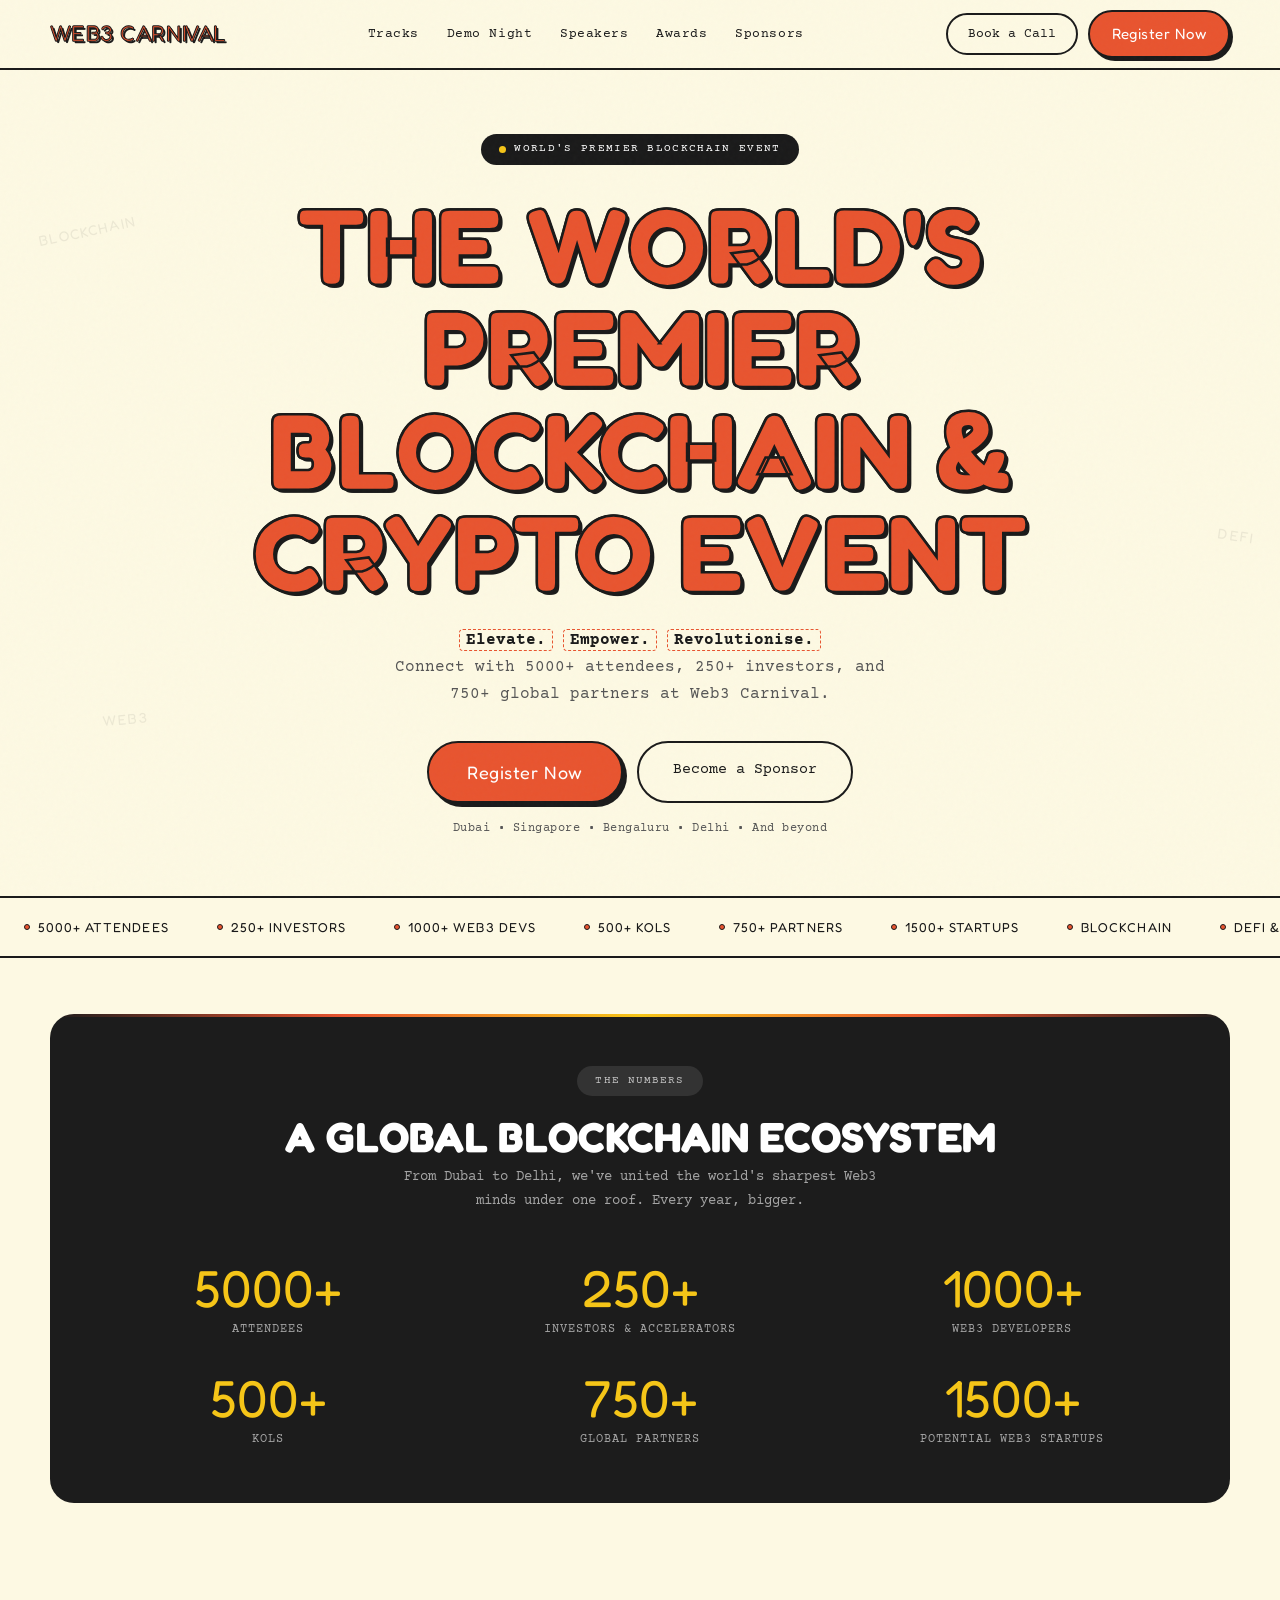
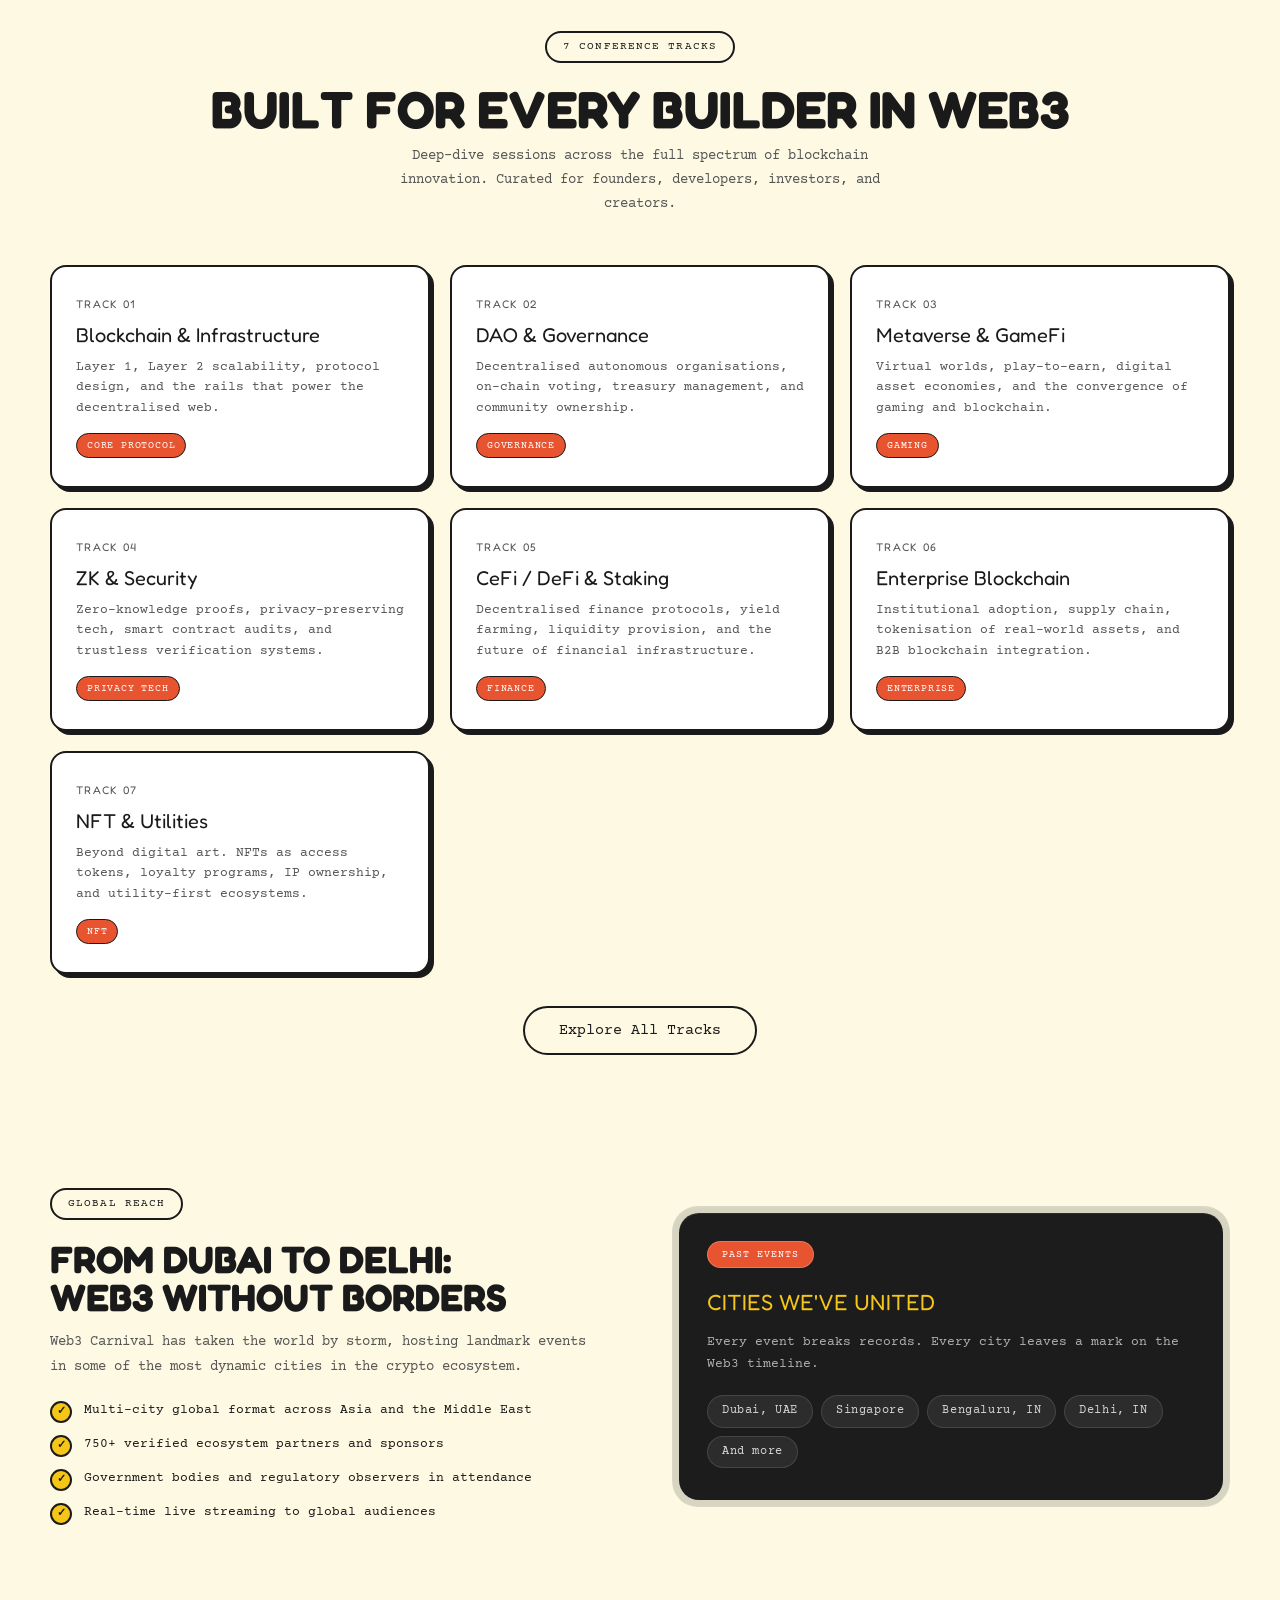
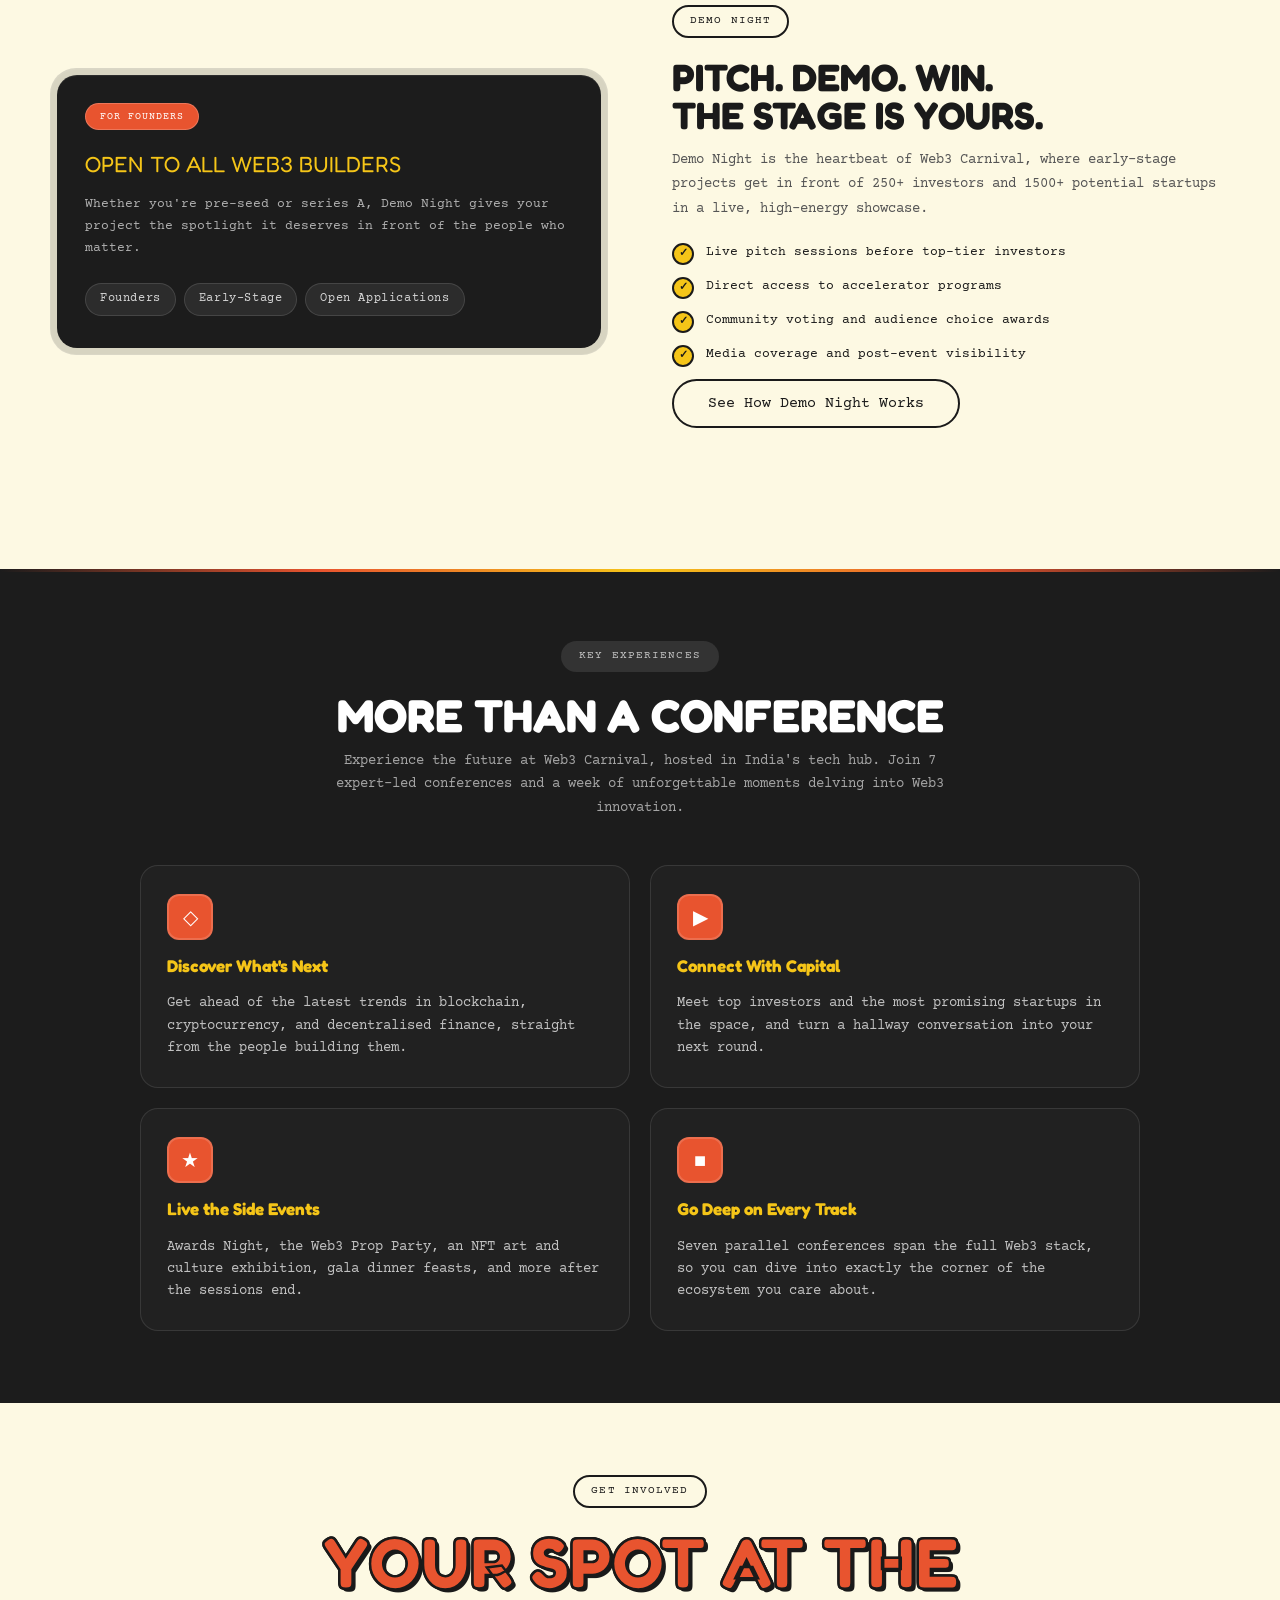
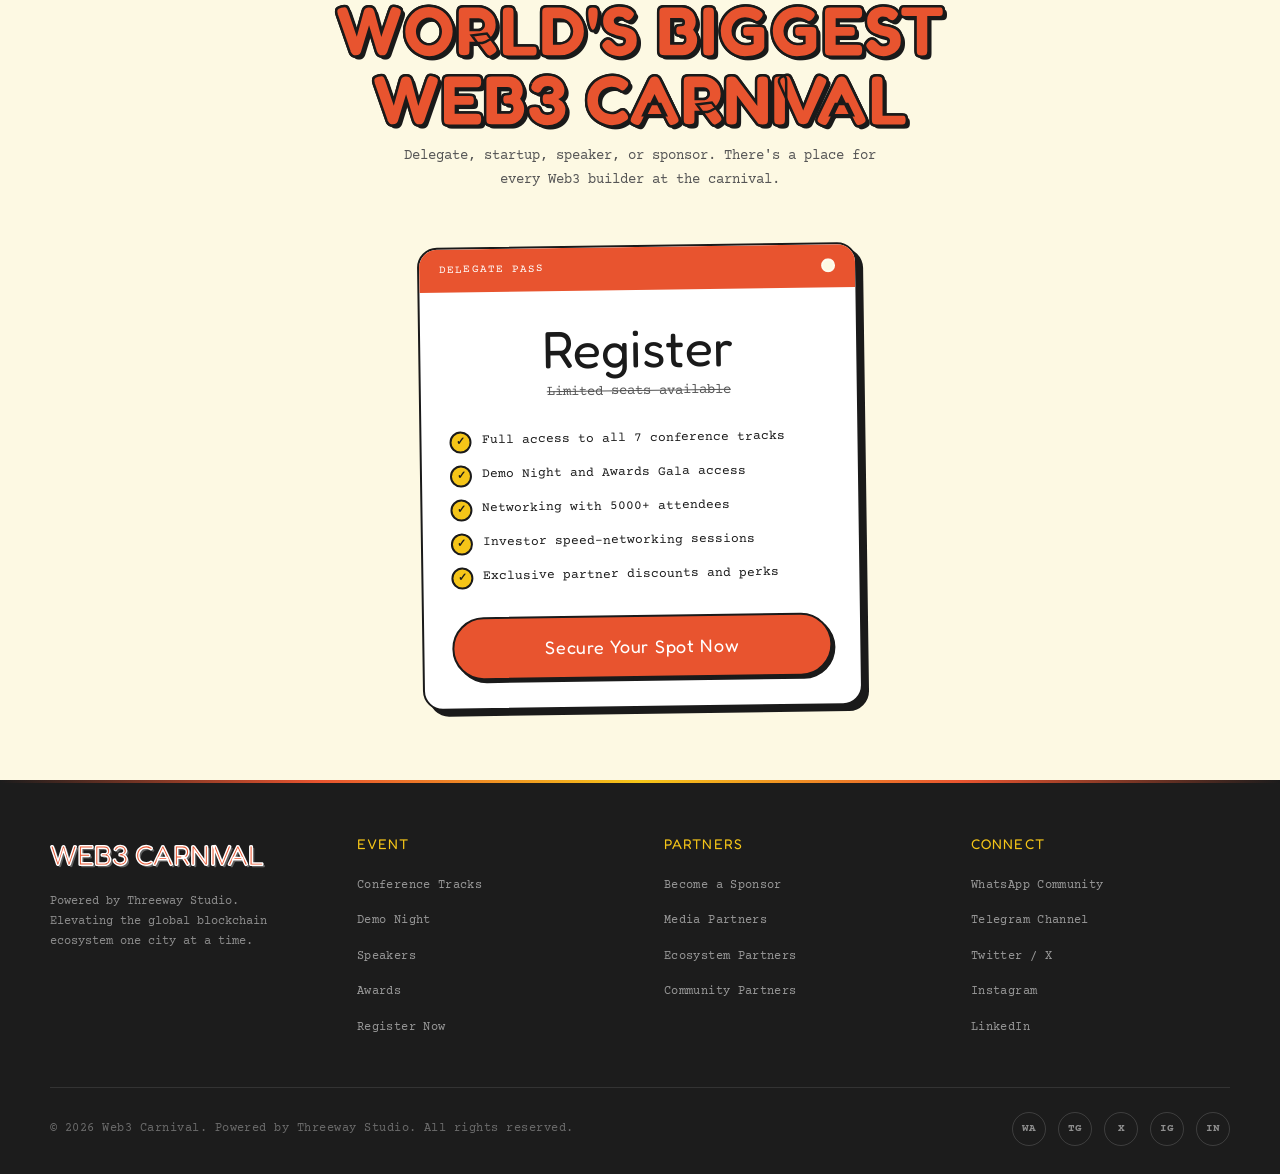
==== index.html @ b1e5652f "Add files via upload" ====
<!DOCTYPE html>
<html lang="en" data-theme="light">
<head>
<meta charset="UTF-8">
<meta name="viewport" content="width=device-width, initial-scale=1.0, viewport-fit=cover">
<title>Web3 Carnival</title>
<meta name="description" content="Web3 Carnival is the world's premier blockchain and crypto event, powered by Threeway Studio. Elevate. Empower. Revolutionise.">
<script>document.documentElement.classList.add('js');</script>
<link rel="preconnect" href="https://fonts.googleapis.com">
<link rel="preconnect" href="https://fonts.gstatic.com" crossorigin>
<link href="https://fonts.googleapis.com/css2?family=Fredoka+One&family=Courier+Prime:ital,wght@0,400;0,700;1,400&family=DM+Sans:opsz,wght@9..40,400;9..40,500;9..40,600&display=swap" rel="stylesheet">
<link rel="stylesheet" href="styles.css?v=1">
</head>
<body>

<div class="mobile-menu" id="mobileMenu">
  <button class="m-close" onclick="closeMobile()" aria-label="Close menu">&#x2715;</button>
  <a href="tracks.html">Tracks</a>
  <a href="demo-night.html">Demo Night</a>
  <a href="speakers.html">Speakers</a>
  <a href="awards.html">Awards</a>
  <a href="sponsors.html">Sponsors</a>
  <a href="https://lu.ma" class="btn-hero" style="font-size:20px;padding:14px 40px;">Register Now</a>
</div>

<nav>
  <div class="nav-inner">
    <a href="index.html" class="nav-logo">Web3 Carnival</a>
    <ul class="nav-links">
      <li><a href="tracks.html">Tracks</a></li>
      <li><a href="demo-night.html">Demo Night</a></li>
      <li><a href="speakers.html">Speakers</a></li>
      <li><a href="awards.html">Awards</a></li>
      <li><a href="sponsors.html">Sponsors</a></li>
    </ul>
    <div class="nav-cta">
      <a href="https://calendly.com" class="btn-ghost">Book a Call</a>
      <a href="https://lu.ma" class="btn-primary">Register Now</a>
    </div>
    <button class="hamburger" id="hamburger" onclick="toggleMobile()" aria-label="Menu">
      <span></span><span></span><span></span>
    </button>
  </div>
</nav>

<section class="hero">
  <span class="deco" style="top:18%;left:3%;transform:rotate(-12deg)">Blockchain</span>
  <span class="deco" style="top:55%;right:2%;transform:rotate(8deg)">DeFi</span>
  <span class="deco" style="bottom:20%;left:8%;transform:rotate(-5deg)">Web3</span>
  <div class="hero-eyebrow">
    <span class="hero-eyebrow-dot"></span>
    World's Premier Blockchain Event
  </div>
  <h1 class="display hero-title">The World's Premier Blockchain &amp; Crypto Event</h1>
  <p class="hero-sub">
    <span class="hl">Elevate.</span> <span class="hl">Empower.</span> <span class="hl">Revolutionise.</span><br>
    Connect with 5000+ attendees, 250+ investors, and 750+ global partners at Web3 Carnival.
  </p>
  <div class="hero-ctas">
    <a href="https://lu.ma" class="btn-hero">Register Now</a>
    <a href="sponsors.html" class="btn-hero-ghost">Become a Sponsor</a>
  </div>
  <p class="hero-trust">Dubai &bull; Singapore &bull; Bengaluru &bull; Delhi &bull; And beyond</p>
</section>

<div class="logo-wall">
  <div class="marquee-track" id="marqueeTrack">
    <span class="marquee-item">5000+ Attendees</span>
    <span class="marquee-item">250+ Investors</span>
    <span class="marquee-item">1000+ Web3 Devs</span>
    <span class="marquee-item">500+ KOLs</span>
    <span class="marquee-item">750+ Partners</span>
    <span class="marquee-item">1500+ Startups</span>
    <span class="marquee-item">Blockchain</span>
    <span class="marquee-item">DeFi &amp; CeFi</span>
    <span class="marquee-item">NFT &amp; Metaverse</span>
    <span class="marquee-item">ZK &amp; Security</span>
    <span class="marquee-item">DAO &amp; Governance</span>
    <span class="marquee-item">Demo Night</span>
    <span class="marquee-item">5000+ Attendees</span>
    <span class="marquee-item">250+ Investors</span>
    <span class="marquee-item">1000+ Web3 Devs</span>
    <span class="marquee-item">500+ KOLs</span>
    <span class="marquee-item">750+ Partners</span>
    <span class="marquee-item">1500+ Startups</span>
    <span class="marquee-item">Blockchain</span>
    <span class="marquee-item">DeFi &amp; CeFi</span>
    <span class="marquee-item">NFT &amp; Metaverse</span>
    <span class="marquee-item">ZK &amp; Security</span>
    <span class="marquee-item">DAO &amp; Governance</span>
    <span class="marquee-item">Demo Night</span>
  </div>
</div>

<section class="stats-section reveal">
  <div class="stats-card">
    <div class="stats-card-label">
      <span class="section-label" style="background:rgba(255,255,255,0.1);color:rgba(255,255,255,0.7);">The Numbers</span>
    </div>
    <h2 class="display-white stats-heading">A Global Blockchain Ecosystem</h2>
    <p class="stats-sub">From Dubai to Delhi, we've united the world's sharpest Web3 minds under one roof. Every year, bigger.</p>
    <div class="stats-grid">
      <div class="stat-item">
        <div class="stat-value">5000+</div>
        <div class="stat-label">Attendees</div>
      </div>
      <div class="stat-item">
        <div class="stat-value">250+</div>
        <div class="stat-label">Investors &amp; Accelerators</div>
      </div>
      <div class="stat-item">
        <div class="stat-value">1000+</div>
        <div class="stat-label">Web3 Developers</div>
      </div>
      <div class="stat-item">
        <div class="stat-value">500+</div>
        <div class="stat-label">KOLs</div>
      </div>
      <div class="stat-item">
        <div class="stat-value">750+</div>
        <div class="stat-label">Global Partners</div>
      </div>
      <div class="stat-item">
        <div class="stat-value">1500+</div>
        <div class="stat-label">Potential Web3 Startups</div>
      </div>
    </div>
  </div>
</section>

<section class="tracks-section" id="tracks">
  <div class="tracks-header reveal">
    <span class="section-label-light">7 Conference Tracks</span>
    <h2 class="display-sm tracks-title">Built for Every Builder in Web3</h2>
    <p class="mono-muted" style="max-width:520px;margin:0 auto;font-size:14px;">Deep-dive sessions across the full spectrum of blockchain innovation. Curated for founders, developers, investors, and creators.</p>
  </div>
  <div class="tracks-grid">
    <div class="track-card reveal">
      <div class="track-number">Track 01</div>
      <div class="track-name">Blockchain &amp; Infrastructure</div>
      <div class="track-desc">Layer 1, Layer 2 scalability, protocol design, and the rails that power the decentralised web.</div>
      <span class="track-tag">Core Protocol</span>
    </div>
    <div class="track-card reveal" style="transition-delay:0.07s">
      <div class="track-number">Track 02</div>
      <div class="track-name">DAO &amp; Governance</div>
      <div class="track-desc">Decentralised autonomous organisations, on-chain voting, treasury management, and community ownership.</div>
      <span class="track-tag">Governance</span>
    </div>
    <div class="track-card reveal" style="transition-delay:0.14s">
      <div class="track-number">Track 03</div>
      <div class="track-name">Metaverse &amp; GameFi</div>
      <div class="track-desc">Virtual worlds, play-to-earn, digital asset economies, and the convergence of gaming and blockchain.</div>
      <span class="track-tag">Gaming</span>
    </div>
    <div class="track-card reveal" style="transition-delay:0.21s">
      <div class="track-number">Track 04</div>
      <div class="track-name">ZK &amp; Security</div>
      <div class="track-desc">Zero-knowledge proofs, privacy-preserving tech, smart contract audits, and trustless verification systems.</div>
      <span class="track-tag">Privacy Tech</span>
    </div>
    <div class="track-card reveal" style="transition-delay:0.28s">
      <div class="track-number">Track 05</div>
      <div class="track-name">CeFi / DeFi &amp; Staking</div>
      <div class="track-desc">Decentralised finance protocols, yield farming, liquidity provision, and the future of financial infrastructure.</div>
      <span class="track-tag">Finance</span>
    </div>
    <div class="track-card reveal" style="transition-delay:0.35s">
      <div class="track-number">Track 06</div>
      <div class="track-name">Enterprise Blockchain</div>
      <div class="track-desc">Institutional adoption, supply chain, tokenisation of real-world assets, and B2B blockchain integration.</div>
      <span class="track-tag">Enterprise</span>
    </div>
    <div class="track-card reveal" style="transition-delay:0.42s">
      <div class="track-number">Track 07</div>
      <div class="track-name">NFT &amp; Utilities</div>
      <div class="track-desc">Beyond digital art. NFTs as access tokens, loyalty programs, IP ownership, and utility-first ecosystems.</div>
      <span class="track-tag">NFT</span>
    </div>
  </div>
  <div style="text-align:center;margin-top:44px;">
    <a href="tracks.html" class="btn-hero-ghost">Explore All Tracks</a>
  </div>
</section>

<section class="features-section">
  <div class="feature-row reveal">
    <div class="feature-text">
      <span class="section-label-light">Global Reach</span>
      <h3 class="display-sm feature-title">From Dubai to Delhi: Web3 Without Borders</h3>
      <p class="feature-body">Web3 Carnival has taken the world by storm, hosting landmark events in some of the most dynamic cities in the crypto ecosystem.</p>
      <ul class="checklist">
        <li><span class="check-icon">&#x2713;</span> Multi-city global format across Asia and the Middle East</li>
        <li><span class="check-icon">&#x2713;</span> 750+ verified ecosystem partners and sponsors</li>
        <li><span class="check-icon">&#x2713;</span> Government bodies and regulatory observers in attendance</li>
        <li><span class="check-icon">&#x2713;</span> Real-time live streaming to global audiences</li>
      </ul>
    </div>
    <div class="doppelrand">
      <div class="doppelrand-inner">
        <div class="feature-card-inner">
          <span class="feature-card-tag">Past Events</span>
          <div class="feature-card-heading">Cities We've United</div>
          <p class="feature-card-body">Every event breaks records. Every city leaves a mark on the Web3 timeline.</p>
          <div class="city-pills">
            <span class="city-pill">Dubai, UAE</span>
            <span class="city-pill">Singapore</span>
            <span class="city-pill">Bengaluru, IN</span>
            <span class="city-pill">Delhi, IN</span>
            <span class="city-pill">And more</span>
          </div>
        </div>
      </div>
    </div>
  </div>

  <div class="feature-row reverse reveal">
    <div class="feature-text">
      <span class="section-label-light">Demo Night</span>
      <h3 class="display-sm feature-title">Pitch. Demo. Win. The Stage is Yours.</h3>
      <p class="feature-body">Demo Night is the heartbeat of Web3 Carnival, where early-stage projects get in front of 250+ investors and 1500+ potential startups in a live, high-energy showcase.</p>
      <ul class="checklist">
        <li><span class="check-icon">&#x2713;</span> Live pitch sessions before top-tier investors</li>
        <li><span class="check-icon">&#x2713;</span> Direct access to accelerator programs</li>
        <li><span class="check-icon">&#x2713;</span> Community voting and audience choice awards</li>
        <li><span class="check-icon">&#x2713;</span> Media coverage and post-event visibility</li>
      </ul>
      <div style="margin-top:24px;">
        <a href="demo-night.html" class="btn-hero-ghost">See How Demo Night Works</a>
      </div>
    </div>
    <div class="doppelrand">
      <div class="doppelrand-inner">
        <div class="feature-card-inner">
          <span class="feature-card-tag">For Founders</span>
          <div class="feature-card-heading">Open to All Web3 Builders</div>
          <p class="feature-card-body">Whether you're pre-seed or series A, Demo Night gives your project the spotlight it deserves in front of the people who matter.</p>
          <div class="city-pills" style="margin-top:24px">
            <span class="city-pill">Founders</span>
            <span class="city-pill">Early-Stage</span>
            <span class="city-pill">Open Applications</span>
          </div>
        </div>
      </div>
    </div>
  </div>
</section>

<section class="exp-section">
  <div class="exp-head reveal">
    <span class="section-label" style="background:rgba(255,255,255,0.1);color:rgba(255,255,255,0.7);">Key Experiences</span>
    <h2 class="display-white">More Than a Conference</h2>
    <p>Experience the future at Web3 Carnival, hosted in India's tech hub. Join 7 expert-led conferences and a week of unforgettable moments delving into Web3 innovation.</p>
  </div>
  <div class="exp-grid">
    <div class="exp-card reveal">
      <div class="exp-icon">&#9671;</div>
      <h3>Discover What's Next</h3>
      <p>Get ahead of the latest trends in blockchain, cryptocurrency, and decentralised finance, straight from the people building them.</p>
    </div>
    <div class="exp-card reveal" style="transition-delay:0.07s">
      <div class="exp-icon">&#9654;</div>
      <h3>Connect With Capital</h3>
      <p>Meet top investors and the most promising startups in the space, and turn a hallway conversation into your next round.</p>
    </div>
    <div class="exp-card reveal" style="transition-delay:0.14s">
      <div class="exp-icon">&#9733;</div>
      <h3>Live the Side Events</h3>
      <p>Awards Night, the Web3 Prop Party, an NFT art and culture exhibition, gala dinner feasts, and more after the sessions end.</p>
    </div>
    <div class="exp-card reveal" style="transition-delay:0.21s">
      <div class="exp-icon">&#9632;</div>
      <h3>Go Deep on Every Track</h3>
      <p>Seven parallel conferences span the full Web3 stack, so you can dive into exactly the corner of the ecosystem you care about.</p>
    </div>
  </div>
</section>

<section class="pricing-section" id="register">
  <span class="section-label-light" style="display:inline-flex;margin-bottom:20px;">Get Involved</span>
  <h2 class="display pricing-headline">Your Spot at the World's Biggest Web3 Carnival</h2>
  <p class="pricing-sub">
    Delegate, startup, speaker, or sponsor. There's a place for every Web3 builder at the carnival.
  </p>

  <div class="pricing-card">
    <div class="pricing-card-header">
      <span class="pricing-card-label">Delegate Pass</span>
      <span style="width:14px;height:14px;border-radius:50%;background:var(--cream);display:inline-block;border:2px solid rgba(255,255,255,0.4);"></span>
    </div>
    <div class="pricing-card-body">
      <div class="pricing-price">Register</div>
      <div class="pricing-old">Limited seats available</div>
      <ul class="pricing-features">
        <li><span class="check-icon" style="background:var(--yellow);">&#x2713;</span> Full access to all 7 conference tracks</li>
        <li><span class="check-icon" style="background:var(--yellow);">&#x2713;</span> Demo Night and Awards Gala access</li>
        <li><span class="check-icon" style="background:var(--yellow);">&#x2713;</span> Networking with 5000+ attendees</li>
        <li><span class="check-icon" style="background:var(--yellow);">&#x2713;</span> Investor speed-networking sessions</li>
        <li><span class="check-icon" style="background:var(--yellow);">&#x2713;</span> Exclusive partner discounts and perks</li>
      </ul>
      <a href="https://lu.ma" class="btn-pricing">Secure Your Spot Now</a>
    </div>
  </div>
</section>

<footer>
  <div class="footer-inner">
    <div class="footer-top">
      <div>
        <div class="footer-brand-name">Web3 Carnival</div>
        <p class="footer-tagline">Powered by Threeway Studio. Elevating the global blockchain ecosystem one city at a time.</p>
      </div>
      <div>
        <div class="footer-col-heading">Event</div>
        <ul class="footer-links">
          <li><a href="tracks.html">Conference Tracks</a></li>
          <li><a href="demo-night.html">Demo Night</a></li>
          <li><a href="speakers.html">Speakers</a></li>
          <li><a href="awards.html">Awards</a></li>
          <li><a href="https://lu.ma">Register Now</a></li>
        </ul>
      </div>
      <div>
        <div class="footer-col-heading">Partners</div>
        <ul class="footer-links">
          <li><a href="sponsors.html">Become a Sponsor</a></li>
          <li><a href="sponsors.html">Media Partners</a></li>
          <li><a href="sponsors.html">Ecosystem Partners</a></li>
          <li><a href="sponsors.html">Community Partners</a></li>
        </ul>
      </div>
      <div>
        <div class="footer-col-heading">Connect</div>
        <ul class="footer-links">
          <li><a href="https://lu.ma">WhatsApp Community</a></li>
          <li><a href="https://lu.ma">Telegram Channel</a></li>
          <li><a href="https://twitter.com">Twitter / X</a></li>
          <li><a href="https://instagram.com">Instagram</a></li>
          <li><a href="https://linkedin.com">LinkedIn</a></li>
        </ul>
      </div>
    </div>
    <div class="footer-bottom">
      <span class="footer-copy">&copy; 2026 Web3 Carnival. Powered by Threeway Studio. All rights reserved.</span>
      <div class="socials">
        <a href="https://wa.me" class="social-link" aria-label="WhatsApp">WA</a>
        <a href="https://t.me" class="social-link" aria-label="Telegram">TG</a>
        <a href="https://twitter.com" class="social-link" aria-label="Twitter">X</a>
        <a href="https://instagram.com" class="social-link" aria-label="Instagram">IG</a>
        <a href="https://linkedin.com" class="social-link" aria-label="LinkedIn">IN</a>
      </div>
    </div>
  </div>
</footer>

<script src="script.js?v=1"></script>
</body>
</html>
---- styles.css ----
:root {
  --cream: #FDF9E3;
  --orange: #E8542F;
  --yellow: #F5C518;
  --dark: #1A1A1A;
  --dark-panel: #1C1C1C;
  --dark-panel-2: #212121;
  --muted: #555555;
  --white: #FFFFFF;
  --card-bg: #FFFFFF;
  --border-dark: #1A1A1A;
  --select: #7B4DE0;
  --select-text: #FDF9E3;
  --shadow-offset: 4px 4px 0 #1A1A1A;
  --shadow-offset-lg: 6px 6px 0 #1A1A1A;
}

*, *::before, *::after { box-sizing: border-box; margin: 0; padding: 0; }

html { scroll-behavior: smooth; }

body {
  background: var(--cream);
  color: var(--dark);
  font-family: 'Courier Prime', 'Courier New', monospace;
  font-size: 15px;
  line-height: 1.7;
  overflow-x: hidden;
}

::selection {
  background: var(--select);
  color: var(--select-text);
  text-shadow: none;
  -webkit-text-stroke: 0;
}
::-moz-selection {
  background: var(--select);
  color: var(--select-text);
  text-shadow: none;
}

body::before {
  content: '';
  position: fixed;
  inset: 0;
  background-image: url("data:image/svg+xml,%3Csvg viewBox='0 0 256 256' xmlns='http://www.w3.org/2000/svg'%3E%3Cfilter id='noise'%3E%3CfeTurbulence type='fractalNoise' baseFrequency='0.9' numOctaves='4' stitchTiles='stitch'/%3E%3C/filter%3E%3Crect width='100%25' height='100%25' filter='url(%23noise)' opacity='1'/%3E%3C/svg%3E");
  opacity: 0.025;
  pointer-events: none;
  z-index: 1000;
}

.display {
  font-family: 'Fredoka One', cursive;
  text-transform: uppercase;
  color: var(--orange);
  line-height: 0.95;
  -webkit-text-stroke: 2.5px var(--dark);
  text-shadow: 3px 3px 0 var(--dark), -1px -1px 0 var(--dark), 1px -1px 0 var(--dark), -1px 1px 0 var(--dark);
  text-wrap: balance;
}

.display-sm {
  font-family: 'Fredoka One', cursive;
  text-transform: uppercase;
  color: var(--dark);
  line-height: 1;
  text-wrap: balance;
}

.display-white {
  font-family: 'Fredoka One', cursive;
  text-transform: uppercase;
  color: var(--white);
  line-height: 1;
  text-wrap: balance;
}

.display-yellow {
  font-family: 'Fredoka One', cursive;
  color: var(--yellow);
  line-height: 1;
}

.mono { font-family: 'Courier Prime', monospace; }
.mono-muted { font-family: 'Courier Prime', monospace; color: var(--muted); }

.container {
  max-width: 1180px;
  margin: 0 auto;
  padding: 0 24px;
}

nav {
  position: sticky;
  top: 0;
  z-index: 100;
  background: var(--cream);
  border-bottom: 2px solid var(--dark);
  padding: 0 24px;
}

.nav-inner {
  max-width: 1180px;
  margin: 0 auto;
  display: flex;
  align-items: center;
  justify-content: space-between;
  height: 68px;
  gap: 16px;
}

.nav-logo {
  font-family: 'Fredoka One', cursive;
  font-size: 22px;
  color: var(--orange);
  -webkit-text-stroke: 1px var(--dark);
  text-shadow: 2px 2px 0 var(--dark);
  text-decoration: none;
  text-transform: uppercase;
  letter-spacing: 0.02em;
  flex-shrink: 0;
}

.nav-links {
  display: flex;
  align-items: center;
  gap: 28px;
  list-style: none;
}

.nav-links a {
  font-family: 'Courier Prime', monospace;
  font-size: 13px;
  color: var(--dark);
  text-decoration: none;
  letter-spacing: 0.04em;
  transition: color 0.2s;
  position: relative;
}

.nav-links a:hover { color: var(--orange); }

.nav-links a.active { color: var(--orange); }
.nav-links a.active::after {
  content: '';
  position: absolute;
  left: 0;
  right: 0;
  bottom: -6px;
  height: 2px;
  background: var(--orange);
  border-radius: 2px;
}

.nav-cta {
  display: flex;
  gap: 10px;
  align-items: center;
  flex-shrink: 0;
}

.btn-ghost {
  font-family: 'Courier Prime', monospace;
  font-size: 13px;
  padding: 8px 20px;
  border-radius: 100px;
  border: 2px solid var(--dark);
  background: transparent;
  color: var(--dark);
  cursor: pointer;
  text-decoration: none;
  transition: background 0.2s, transform 0.15s;
  white-space: nowrap;
}
.btn-ghost:hover { background: var(--dark); color: var(--cream); }

.btn-primary {
  font-family: 'Fredoka One', cursive;
  font-size: 15px;
  padding: 9px 22px;
  border-radius: 100px;
  border: 2px solid var(--dark);
  background: var(--orange);
  color: var(--white);
  box-shadow: 3px 3px 0 var(--dark);
  cursor: pointer;
  text-decoration: none;
  transition: transform 0.15s, box-shadow 0.15s;
  white-space: nowrap;
  letter-spacing: 0.03em;
}
.btn-primary:hover { transform: translate(-1px, -1px); box-shadow: 4px 4px 0 var(--dark); }
.btn-primary:active { transform: translate(1px, 1px); box-shadow: 2px 2px 0 var(--dark); }

.hamburger {
  display: none;
  flex-direction: column;
  gap: 5px;
  cursor: pointer;
  background: none;
  border: none;
  padding: 4px;
  position: relative;
  width: 28px;
  height: 28px;
}
.hamburger span {
  display: block;
  height: 2px;
  background: var(--dark);
  border-radius: 2px;
  position: absolute;
  width: 22px;
  left: 3px;
  transition: transform 0.3s cubic-bezier(0.32,0.72,0,1), opacity 0.2s;
}
.hamburger span:nth-child(1) { top: 6px; }
.hamburger span:nth-child(2) { top: 13px; }
.hamburger span:nth-child(3) { top: 20px; }
.hamburger.open span:nth-child(1) { transform: translateY(7px) rotate(45deg); }
.hamburger.open span:nth-child(2) { opacity: 0; }
.hamburger.open span:nth-child(3) { transform: translateY(-7px) rotate(-45deg); }

.mobile-menu {
  display: none;
  position: fixed;
  inset: 0;
  background: rgba(26,26,26,0.97);
  z-index: 99;
  flex-direction: column;
  align-items: center;
  justify-content: center;
  gap: 32px;
}
.mobile-menu.open { display: flex; }
.mobile-menu a {
  font-family: 'Fredoka One', cursive;
  font-size: 32px;
  color: var(--cream);
  text-decoration: none;
  text-transform: uppercase;
  letter-spacing: 0.05em;
  transition: color 0.2s;
}
.mobile-menu a:hover { color: var(--orange); }
.mobile-menu .m-close {
  position: absolute;
  top: 24px;
  right: 28px;
  font-family: 'Fredoka One', cursive;
  font-size: 28px;
  color: var(--cream);
  cursor: pointer;
  background: none;
  border: none;
  line-height: 1;
}

.hero {
  padding: 64px 24px 56px;
  text-align: center;
  position: relative;
  overflow: hidden;
}

.hero-eyebrow {
  display: inline-flex;
  align-items: center;
  gap: 8px;
  background: var(--dark);
  color: var(--white);
  font-family: 'Courier Prime', monospace;
  font-size: 11px;
  letter-spacing: 0.12em;
  padding: 6px 18px;
  border-radius: 100px;
  text-transform: uppercase;
  margin-bottom: 28px;
}

.hero-eyebrow-dot {
  width: 7px; height: 7px;
  background: var(--yellow);
  border-radius: 50%;
  animation: pulse 1.8s infinite;
}

@keyframes pulse {
  0%, 100% { opacity: 1; transform: scale(1); }
  50% { opacity: 0.5; transform: scale(0.7); }
}

.hero-title {
  font-size: clamp(52px, 9vw, 108px);
  margin-bottom: 24px;
  max-width: 900px;
  margin-left: auto;
  margin-right: auto;
}

.hero-sub {
  font-family: 'Courier Prime', monospace;
  font-size: 16px;
  color: var(--muted);
  max-width: 520px;
  margin: 0 auto 32px;
  line-height: 1.7;
}

.hero-sub .hl {
  border: 1.5px dashed var(--orange);
  padding: 1px 6px;
  border-radius: 4px;
  color: var(--dark);
  font-weight: 700;
}

.hero-ctas {
  display: flex;
  gap: 14px;
  justify-content: center;
  flex-wrap: wrap;
  margin-bottom: 16px;
}

.btn-hero {
  font-family: 'Fredoka One', cursive;
  font-size: 18px;
  padding: 14px 38px;
  border-radius: 100px;
  border: 2px solid var(--dark);
  background: var(--orange);
  color: var(--white);
  box-shadow: 4px 4px 0 var(--dark);
  cursor: pointer;
  text-decoration: none;
  transition: transform 0.15s, box-shadow 0.15s;
  white-space: nowrap;
  letter-spacing: 0.03em;
}
.btn-hero:hover { transform: translate(-2px, -2px); box-shadow: 6px 6px 0 var(--dark); }
.btn-hero:active { transform: translate(1px, 1px); box-shadow: 2px 2px 0 var(--dark); }

.btn-hero-ghost {
  font-family: 'Courier Prime', monospace;
  font-size: 15px;
  padding: 14px 34px;
  border-radius: 100px;
  border: 2px solid var(--dark);
  background: transparent;
  color: var(--dark);
  cursor: pointer;
  text-decoration: none;
  transition: background 0.2s;
}
.btn-hero-ghost:hover { background: var(--dark); color: var(--cream); }

.hero-trust {
  font-family: 'Courier Prime', monospace;
  font-size: 12px;
  color: var(--muted);
  letter-spacing: 0.04em;
  margin-top: 14px;
}

.deco {
  position: absolute;
  opacity: 0.07;
  font-family: 'Fredoka One', cursive;
  font-size: 14px;
  text-transform: uppercase;
  color: var(--dark);
  pointer-events: none;
  letter-spacing: 0.1em;
}

.page-hero {
  padding: 56px 24px 44px;
  text-align: center;
  position: relative;
  border-bottom: 2px solid var(--dark);
}

.page-hero-title {
  font-size: clamp(40px, 7vw, 84px);
  margin-bottom: 18px;
}

.page-hero-sub {
  font-family: 'Courier Prime', monospace;
  font-size: 15px;
  color: var(--muted);
  max-width: 560px;
  margin: 0 auto;
  line-height: 1.7;
}

.breadcrumb {
  font-family: 'Courier Prime', monospace;
  font-size: 12px;
  color: var(--muted);
  letter-spacing: 0.06em;
  margin-bottom: 22px;
  text-transform: uppercase;
}
.breadcrumb a { color: var(--muted); text-decoration: none; }
.breadcrumb a:hover { color: var(--orange); }

.logo-wall {
  border-top: 2px solid var(--dark);
  border-bottom: 2px solid var(--dark);
  padding: 18px 24px;
  overflow: hidden;
  background: var(--cream);
}

.marquee-track {
  display: flex;
  gap: 48px;
  animation: marquee 22s linear infinite;
  width: max-content;
}

@keyframes marquee {
  from { transform: translateX(0); }
  to { transform: translateX(-50%); }
}

.marquee-item {
  font-family: 'Fredoka One', cursive;
  font-size: 13px;
  color: var(--dark);
  text-transform: uppercase;
  letter-spacing: 0.08em;
  display: flex;
  align-items: center;
  gap: 8px;
  white-space: nowrap;
}

.marquee-item::before {
  content: '';
  display: block;
  width: 6px; height: 6px;
  background: var(--orange);
  border-radius: 50%;
  border: 1.5px solid var(--dark);
}

.section-label {
  display: inline-flex;
  background: var(--dark);
  color: var(--white);
  font-family: 'Courier Prime', monospace;
  font-size: 11px;
  letter-spacing: 0.1em;
  padding: 6px 18px;
  border-radius: 100px;
  text-transform: uppercase;
  margin-bottom: 20px;
}

.section-label-light {
  display: inline-flex;
  background: transparent;
  color: var(--dark);
  font-family: 'Courier Prime', monospace;
  font-size: 11px;
  letter-spacing: 0.1em;
  padding: 5px 16px;
  border-radius: 100px;
  text-transform: uppercase;
  border: 2px solid var(--dark);
  margin-bottom: 20px;
}

.stats-section {
  padding: 56px 24px;
}

.stats-card {
  background: var(--dark-panel);
  border-radius: 24px;
  padding: 52px 48px;
  max-width: 1180px;
  margin: 0 auto;
  text-align: center;
  position: relative;
  overflow: hidden;
}

.stats-card::before {
  content: '';
  position: absolute;
  top: 0; left: 0; right: 0;
  height: 3px;
  background: linear-gradient(90deg, transparent, var(--orange), var(--yellow), var(--orange), transparent);
}

.stats-card-label {
  position: relative;
  z-index: 2;
}

.stats-heading {
  font-size: clamp(28px, 4vw, 42px);
  margin-bottom: 8px;
  color: var(--white);
}

.stats-sub {
  font-family: 'Courier Prime', monospace;
  color: rgba(255,255,255,0.6);
  font-size: 14px;
  margin-bottom: 48px;
  max-width: 480px;
  margin-left: auto;
  margin-right: auto;
}

.stats-grid {
  display: grid;
  grid-template-columns: repeat(3, 1fr);
  gap: 32px;
}

.stat-item { text-align: center; }

.stat-value {
  font-family: 'Fredoka One', cursive;
  font-size: clamp(36px, 5vw, 52px);
  color: var(--yellow);
  line-height: 1;
  margin-bottom: 6px;
}

.stat-label {
  font-family: 'Courier Prime', monospace;
  font-size: 12px;
  color: rgba(255,255,255,0.6);
  text-transform: uppercase;
  letter-spacing: 0.08em;
}

.tracks-section {
  padding: 72px 24px;
}

.tracks-header {
  text-align: center;
  margin-bottom: 48px;
}

.tracks-title {
  font-size: clamp(30px, 5vw, 52px);
  margin-bottom: 10px;
}

.tracks-grid {
  display: grid;
  grid-template-columns: repeat(auto-fill, minmax(300px, 1fr));
  gap: 20px;
  max-width: 1180px;
  margin: 0 auto;
}

.track-card {
  background: var(--white);
  border: 2px solid var(--dark);
  border-radius: 16px;
  padding: 28px 24px;
  box-shadow: var(--shadow-offset);
  transition: transform 0.2s cubic-bezier(0.32,0.72,0,1), box-shadow 0.2s;
  cursor: default;
}

.track-card:hover {
  transform: translate(-2px, -2px);
  box-shadow: 6px 6px 0 var(--dark);
}

.track-number {
  font-family: 'Fredoka One', cursive;
  font-size: 11px;
  color: var(--muted);
  letter-spacing: 0.12em;
  text-transform: uppercase;
  margin-bottom: 10px;
}

.track-name {
  font-family: 'Fredoka One', cursive;
  font-size: 20px;
  color: var(--dark);
  line-height: 1.15;
  margin-bottom: 10px;
}

.track-desc {
  font-family: 'Courier Prime', monospace;
  font-size: 13px;
  color: var(--muted);
  line-height: 1.6;
}

.track-topics {
  list-style: none;
  margin-top: 16px;
  display: flex;
  flex-direction: column;
  gap: 7px;
}
.track-topics li {
  display: flex;
  align-items: flex-start;
  gap: 9px;
  font-family: 'Courier Prime', monospace;
  font-size: 12px;
  color: var(--dark);
}
.track-topics li::before {
  content: '';
  flex-shrink: 0;
  width: 6px; height: 6px;
  margin-top: 7px;
  background: var(--orange);
  border-radius: 50%;
  border: 1px solid var(--dark);
}

.track-tag {
  display: inline-block;
  background: var(--orange);
  color: var(--white);
  font-family: 'Courier Prime', monospace;
  font-size: 10px;
  letter-spacing: 0.08em;
  padding: 3px 10px;
  border-radius: 100px;
  text-transform: uppercase;
  border: 1.5px solid var(--dark);
  margin-top: 14px;
}

.features-section {
  padding: 72px 24px;
}

.feature-row {
  display: grid;
  grid-template-columns: 1fr 1fr;
  gap: 64px;
  align-items: center;
  max-width: 1180px;
  margin: 0 auto 80px;
}

.feature-row.reverse { direction: rtl; }
.feature-row.reverse > * { direction: ltr; }

.feature-title {
  font-size: clamp(24px, 3vw, 38px);
  color: var(--dark);
  margin-bottom: 14px;
}

.feature-body {
  font-family: 'Courier Prime', monospace;
  color: var(--muted);
  font-size: 14px;
  line-height: 1.75;
  margin-bottom: 20px;
}

.checklist {
  list-style: none;
  display: flex;
  flex-direction: column;
  gap: 10px;
}

.checklist li {
  display: flex;
  align-items: flex-start;
  gap: 12px;
  font-family: 'Courier Prime', monospace;
  font-size: 13px;
  color: var(--dark);
}

.check-icon {
  flex-shrink: 0;
  width: 22px; height: 22px;
  border-radius: 50%;
  background: var(--yellow);
  border: 2px solid var(--dark);
  display: flex;
  align-items: center;
  justify-content: center;
  font-size: 11px;
  font-weight: 700;
  color: var(--dark);
  margin-top: 2px;
}

.doppelrand {
  background: rgba(0,0,0,0.15);
  border: 1px solid rgba(255,255,255,0.08);
  padding: 6px;
  border-radius: 26px;
  box-shadow: inset 0 1px 0 rgba(255,255,255,0.06);
}

.doppelrand-inner {
  background: var(--dark-panel);
  border-radius: calc(26px - 6px);
  box-shadow: inset 0 1px 1px rgba(255,255,255,0.08);
  overflow: hidden;
}

.feature-card-inner {
  padding: 28px 28px 32px;
}

.feature-card-tag {
  display: inline-flex;
  background: var(--orange);
  border: 1.5px solid rgba(255,255,255,0.2);
  color: var(--white);
  font-family: 'Courier Prime', monospace;
  font-size: 10px;
  letter-spacing: 0.1em;
  padding: 4px 14px;
  border-radius: 100px;
  text-transform: uppercase;
  margin-bottom: 16px;
}

.feature-card-heading {
  font-family: 'Fredoka One', cursive;
  font-size: 22px;
  color: var(--yellow);
  text-transform: uppercase;
  margin-bottom: 10px;
}

.feature-card-body {
  font-family: 'Courier Prime', monospace;
  font-size: 13px;
  color: rgba(255,255,255,0.65);
  line-height: 1.7;
}

.city-pills {
  display: flex;
  flex-wrap: wrap;
  gap: 8px;
  margin-top: 20px;
}

.city-pill {
  background: rgba(255,255,255,0.07);
  border: 1px solid rgba(255,255,255,0.12);
  color: rgba(255,255,255,0.8);
  font-family: 'Courier Prime', monospace;
  font-size: 12px;
  padding: 5px 14px;
  border-radius: 100px;
  letter-spacing: 0.05em;
}

.pricing-section {
  padding: 72px 24px;
  text-align: center;
}

.pricing-headline {
  font-size: clamp(34px, 6vw, 72px);
  margin-bottom: 12px;
  max-width: 800px;
  margin-left: auto;
  margin-right: auto;
}

.pricing-sub {
  font-family: 'Courier Prime', monospace;
  font-size: 14px;
  color: var(--muted);
  margin-bottom: 52px;
  max-width: 480px;
  margin-left: auto;
  margin-right: auto;
}

.pricing-card {
  background: var(--white);
  border: 2px solid var(--dark);
  border-radius: 20px;
  box-shadow: var(--shadow-offset-lg);
  max-width: 440px;
  margin: 0 auto;
  overflow: hidden;
  transform: rotate(-0.8deg);
  transition: transform 0.3s cubic-bezier(0.32,0.72,0,1), box-shadow 0.3s;
}

.pricing-card:hover {
  transform: rotate(0deg) translate(-2px, -2px);
  box-shadow: 8px 8px 0 var(--dark);
}

.pricing-card-header {
  background: var(--orange);
  padding: 12px 20px;
  display: flex;
  justify-content: space-between;
  align-items: center;
}

.pricing-card-label {
  font-family: 'Courier Prime', monospace;
  font-size: 11px;
  letter-spacing: 0.1em;
  color: var(--white);
  text-transform: uppercase;
}

.pricing-card-body {
  padding: 32px 28px 28px;
}

.pricing-price {
  font-family: 'Fredoka One', cursive;
  font-size: 52px;
  color: var(--dark);
  line-height: 1;
  margin-bottom: 6px;
}

.pricing-old {
  font-family: 'Courier Prime', monospace;
  font-size: 14px;
  color: var(--muted);
  text-decoration: line-through;
  margin-bottom: 24px;
}

.pricing-features {
  list-style: none;
  margin-bottom: 28px;
  display: flex;
  flex-direction: column;
  gap: 10px;
  text-align: left;
}

.pricing-features li {
  display: flex;
  align-items: flex-start;
  gap: 10px;
  font-family: 'Courier Prime', monospace;
  font-size: 13px;
  color: var(--dark);
}

.btn-pricing {
  display: block;
  width: 100%;
  font-family: 'Fredoka One', cursive;
  font-size: 18px;
  padding: 14px 24px;
  border-radius: 100px;
  border: 2px solid var(--dark);
  background: var(--orange);
  color: var(--white);
  box-shadow: 3px 3px 0 var(--dark);
  cursor: pointer;
  text-decoration: none;
  text-align: center;
  transition: transform 0.15s, box-shadow 0.15s;
  letter-spacing: 0.04em;
}
.btn-pricing:hover { transform: translate(-1px, -1px); box-shadow: 5px 5px 0 var(--dark); }
.btn-pricing:active { transform: translate(1px, 1px); box-shadow: 1px 1px 0 var(--dark); }

.section {
  padding: 72px 24px;
}
.section-tight { padding: 56px 24px; }

.section-head {
  text-align: center;
  max-width: 620px;
  margin: 0 auto 48px;
}
.section-head h2 {
  font-size: clamp(28px, 4.5vw, 46px);
  margin-bottom: 12px;
}
.section-head p {
  font-family: 'Courier Prime', monospace;
  font-size: 14px;
  color: var(--muted);
}

.speaker-grid {
  display: grid;
  grid-template-columns: repeat(auto-fill, minmax(240px, 1fr));
  gap: 20px;
  max-width: 1180px;
  margin: 0 auto;
}

.speaker-card {
  background: var(--white);
  border: 2px solid var(--dark);
  border-radius: 16px;
  padding: 26px 22px;
  box-shadow: var(--shadow-offset);
  transition: transform 0.2s cubic-bezier(0.32,0.72,0,1), box-shadow 0.2s;
  text-align: center;
}
.speaker-card:hover {
  transform: translate(-2px, -2px);
  box-shadow: 6px 6px 0 var(--dark);
}

.speaker-avatar {
  width: 82px;
  height: 82px;
  border-radius: 50%;
  border: 2px solid var(--dark);
  background: var(--yellow);
  display: flex;
  align-items: center;
  justify-content: center;
  font-family: 'Fredoka One', cursive;
  font-size: 28px;
  color: var(--dark);
  margin: 0 auto 16px;
  box-shadow: 3px 3px 0 var(--dark);
}
.speaker-avatar.alt { background: var(--orange); color: var(--white); }
.speaker-avatar.tba {
  background: var(--cream);
  color: var(--muted);
  font-family: 'Courier Prime', monospace;
  font-size: 13px;
  border-style: dashed;
}

.speaker-name {
  font-family: 'Fredoka One', cursive;
  font-size: 18px;
  color: var(--dark);
  margin-bottom: 4px;
}

.speaker-role {
  font-family: 'Courier Prime', monospace;
  font-size: 12px;
  color: var(--muted);
  line-height: 1.5;
  margin-bottom: 14px;
}

.speaker-track-tag {
  display: inline-block;
  background: transparent;
  color: var(--dark);
  font-family: 'Courier Prime', monospace;
  font-size: 10px;
  letter-spacing: 0.06em;
  padding: 3px 12px;
  border-radius: 100px;
  text-transform: uppercase;
  border: 1.5px solid var(--dark);
}

.note-caption {
  font-family: 'Courier Prime', monospace;
  font-size: 12px;
  color: var(--muted);
  text-align: center;
  max-width: 620px;
  margin: 34px auto 0;
  font-style: italic;
}

.format-grid {
  display: grid;
  grid-template-columns: repeat(auto-fit, minmax(220px, 1fr));
  gap: 18px;
  max-width: 1000px;
  margin: 0 auto;
}
.format-card {
  border: 2px solid var(--dark);
  border-radius: 16px;
  padding: 24px 22px;
  background: var(--white);
  box-shadow: var(--shadow-offset);
}
.format-card .fc-num {
  font-family: 'Fredoka One', cursive;
  font-size: 13px;
  color: var(--orange);
  letter-spacing: 0.06em;
  margin-bottom: 8px;
}
.format-card h3 {
  font-family: 'Fredoka One', cursive;
  font-size: 19px;
  margin-bottom: 8px;
  color: var(--dark);
}
.format-card p {
  font-family: 'Courier Prime', monospace;
  font-size: 13px;
  color: var(--muted);
  line-height: 1.6;
}

.agenda {
  max-width: 780px;
  margin: 0 auto;
  display: flex;
  flex-direction: column;
  gap: 0;
}
.agenda-row {
  display: grid;
  grid-template-columns: 140px 1fr;
  gap: 24px;
  padding: 22px 0;
  border-bottom: 1.5px dashed rgba(26,26,26,0.25);
  align-items: baseline;
}
.agenda-row:last-child { border-bottom: none; }
.agenda-time {
  font-family: 'Fredoka One', cursive;
  font-size: 15px;
  color: var(--orange);
  letter-spacing: 0.02em;
}
.agenda-body h3 {
  font-family: 'Fredoka One', cursive;
  font-size: 18px;
  color: var(--dark);
  margin-bottom: 5px;
}
.agenda-body p {
  font-family: 'Courier Prime', monospace;
  font-size: 13px;
  color: var(--muted);
  line-height: 1.6;
}

.award-grid {
  display: grid;
  grid-template-columns: repeat(auto-fill, minmax(280px, 1fr));
  gap: 20px;
  max-width: 1180px;
  margin: 0 auto;
}
.award-card {
  border: 2px solid var(--dark);
  border-radius: 16px;
  padding: 28px 24px;
  background: var(--white);
  box-shadow: var(--shadow-offset);
  transition: transform 0.2s cubic-bezier(0.32,0.72,0,1), box-shadow 0.2s;
}
.award-card:hover { transform: translate(-2px, -2px); box-shadow: 6px 6px 0 var(--dark); }
.award-badge {
  width: 46px;
  height: 46px;
  border-radius: 12px;
  border: 2px solid var(--dark);
  background: var(--yellow);
  display: flex;
  align-items: center;
  justify-content: center;
  font-family: 'Fredoka One', cursive;
  font-size: 20px;
  color: var(--dark);
  margin-bottom: 16px;
  box-shadow: 3px 3px 0 var(--dark);
}
.award-card h3 {
  font-family: 'Fredoka One', cursive;
  font-size: 19px;
  color: var(--dark);
  margin-bottom: 9px;
}
.award-card p {
  font-family: 'Courier Prime', monospace;
  font-size: 13px;
  color: var(--muted);
  line-height: 1.6;
}
.award-prize {
  display: inline-block;
  margin-top: 14px;
  font-family: 'Courier Prime', monospace;
  font-size: 11px;
  letter-spacing: 0.06em;
  text-transform: uppercase;
  color: var(--dark);
  border: 1.5px solid var(--dark);
  border-radius: 100px;
  padding: 3px 12px;
}

.tier-grid {
  display: grid;
  grid-template-columns: repeat(auto-fit, minmax(260px, 1fr));
  gap: 20px;
  max-width: 1180px;
  margin: 0 auto;
  align-items: stretch;
}
.tier-card {
  border: 2px solid var(--dark);
  border-radius: 18px;
  background: var(--white);
  box-shadow: var(--shadow-offset);
  display: flex;
  flex-direction: column;
  overflow: hidden;
}
.tier-card.featured { box-shadow: var(--shadow-offset-lg); transform: rotate(-0.6deg); }
.tier-header {
  padding: 20px 22px 16px;
  border-bottom: 2px solid var(--dark);
}
.tier-header.gold { background: var(--yellow); }
.tier-header.orange { background: var(--orange); }
.tier-header.dark { background: var(--dark); }
.tier-name {
  font-family: 'Fredoka One', cursive;
  font-size: 20px;
  text-transform: uppercase;
  letter-spacing: 0.02em;
}
.tier-header.gold .tier-name { color: var(--dark); }
.tier-header.orange .tier-name { color: var(--white); }
.tier-header.dark .tier-name { color: var(--yellow); }
.tier-price {
  font-family: 'Courier Prime', monospace;
  font-size: 12px;
  margin-top: 4px;
}
.tier-header.gold .tier-price { color: rgba(26,26,26,0.7); }
.tier-header.orange .tier-price { color: rgba(255,255,255,0.85); }
.tier-header.dark .tier-price { color: rgba(255,255,255,0.6); }
.tier-body { padding: 22px; flex: 1; display: flex; flex-direction: column; }
.tier-list {
  list-style: none;
  display: flex;
  flex-direction: column;
  gap: 10px;
  margin-bottom: 22px;
  flex: 1;
}
.tier-list li {
  display: flex;
  align-items: flex-start;
  gap: 10px;
  font-family: 'Courier Prime', monospace;
  font-size: 12.5px;
  color: var(--dark);
  line-height: 1.5;
}
.tier-list .check-icon { width: 18px; height: 18px; font-size: 9px; margin-top: 1px; }

.logo-strip {
  display: grid;
  grid-template-columns: repeat(auto-fill, minmax(150px, 1fr));
  gap: 14px;
  max-width: 1000px;
  margin: 0 auto;
}
.logo-slot {
  border: 2px dashed rgba(26,26,26,0.35);
  border-radius: 12px;
  height: 78px;
  display: flex;
  align-items: center;
  justify-content: center;
  font-family: 'Courier Prime', monospace;
  font-size: 12px;
  color: var(--muted);
  letter-spacing: 0.04em;
  text-align: center;
  padding: 0 12px;
}

.cta-band {
  background: var(--dark-panel);
  border-radius: 24px;
  max-width: 1180px;
  margin: 0 auto;
  padding: 56px 40px;
  text-align: center;
  position: relative;
  overflow: hidden;
}
.cta-band::before {
  content: '';
  position: absolute;
  top: 0; left: 0; right: 0;
  height: 3px;
  background: linear-gradient(90deg, transparent, var(--orange), var(--yellow), var(--orange), transparent);
}
.cta-band h2 {
  color: var(--white);
  font-size: clamp(28px, 4.5vw, 48px);
  margin-bottom: 14px;
}
.cta-band p {
  font-family: 'Courier Prime', monospace;
  font-size: 14px;
  color: rgba(255,255,255,0.6);
  max-width: 460px;
  margin: 0 auto 30px;
}

footer {
  background: var(--dark-panel);
  padding: 52px 24px 28px;
  position: relative;
}

footer::before {
  content: '';
  position: absolute;
  top: 0; left: 0; right: 0;
  height: 3px;
  background: linear-gradient(90deg, transparent, var(--orange), var(--yellow), var(--orange), transparent);
}

.footer-inner {
  max-width: 1180px;
  margin: 0 auto;
}

.footer-top {
  display: grid;
  grid-template-columns: 1fr 1fr 1fr 1fr;
  gap: 48px;
  margin-bottom: 48px;
}

.footer-brand-name {
  font-family: 'Fredoka One', cursive;
  font-size: 28px;
  color: var(--orange);
  -webkit-text-stroke: 1.5px var(--white);
  text-shadow: 2px 2px 0 rgba(255,255,255,0.3);
  text-transform: uppercase;
  margin-bottom: 12px;
}

.footer-tagline {
  font-family: 'Courier Prime', monospace;
  font-size: 12px;
  color: rgba(255,255,255,0.5);
  line-height: 1.7;
  max-width: 220px;
}

.footer-col-heading {
  font-family: 'Fredoka One', cursive;
  font-size: 14px;
  color: var(--yellow);
  text-transform: uppercase;
  letter-spacing: 0.08em;
  margin-bottom: 16px;
}

.footer-links {
  list-style: none;
  display: flex;
  flex-direction: column;
  gap: 10px;
}

.footer-links a {
  font-family: 'Courier Prime', monospace;
  font-size: 12px;
  color: rgba(255,255,255,0.55);
  text-decoration: none;
  transition: color 0.2s;
  letter-spacing: 0.03em;
}

.footer-links a:hover { color: var(--orange); }

.footer-bottom {
  border-top: 1px solid rgba(255,255,255,0.1);
  padding-top: 24px;
  display: flex;
  justify-content: space-between;
  align-items: center;
  flex-wrap: wrap;
  gap: 12px;
}

.footer-copy {
  font-family: 'Courier Prime', monospace;
  font-size: 12px;
  color: rgba(255,255,255,0.35);
  letter-spacing: 0.04em;
}

.socials {
  display: flex;
  gap: 12px;
}

.social-link {
  width: 34px; height: 34px;
  border-radius: 50%;
  border: 1.5px solid rgba(255,255,255,0.15);
  display: flex;
  align-items: center;
  justify-content: center;
  color: rgba(255,255,255,0.5);
  text-decoration: none;
  font-family: 'Courier Prime', monospace;
  font-size: 11px;
  font-weight: 700;
  transition: border-color 0.2s, color 0.2s;
  letter-spacing: 0;
}

.social-link:hover {
  border-color: var(--orange);
  color: var(--orange);
}

@media (max-width: 900px) {
  .nav-links { display: none; }
  .hamburger { display: flex; }
  .nav-cta .btn-ghost { display: none; }

  .feature-row { grid-template-columns: 1fr; gap: 32px; }
  .feature-row.reverse { direction: ltr; }

  .stats-grid { grid-template-columns: repeat(2, 1fr); gap: 24px; }

  .footer-top { grid-template-columns: 1fr 1fr; gap: 32px; }
}

@media (max-width: 640px) {
  .hero { padding: 48px 20px 40px; }
  .hero-title { font-size: clamp(40px, 12vw, 64px); }
  .hero-ctas { flex-direction: column; align-items: center; }
  .btn-hero, .btn-hero-ghost { width: 100%; text-align: center; }

  .stats-grid { grid-template-columns: 1fr; }
  .stats-card { padding: 32px 20px; }

  .tracks-grid { grid-template-columns: 1fr; }
  .pricing-card { transform: none; }

  .agenda-row { grid-template-columns: 1fr; gap: 6px; }
  .tier-card.featured { transform: none; }

  .footer-top { grid-template-columns: 1fr; gap: 28px; }
  .footer-bottom { flex-direction: column; align-items: flex-start; }
}

html.js .reveal {
  opacity: 0;
  transform: translateY(32px);
  transition: opacity 0.7s cubic-bezier(0.32,0.72,0,1), transform 0.7s cubic-bezier(0.32,0.72,0,1);
}
html.js .reveal.visible { opacity: 1; transform: none; }

@media (prefers-reduced-motion: reduce) {
  html.js .reveal { opacity: 1; transform: none; transition: none; }
  .marquee-track { animation: none; }
}

.speaker-photo-card {
  background: var(--white);
  border: 2px solid var(--dark);
  border-radius: 16px;
  overflow: hidden;
  box-shadow: var(--shadow-offset);
  transition: transform 0.2s cubic-bezier(0.32,0.72,0,1), box-shadow 0.2s;
  display: flex;
  flex-direction: column;
}
.speaker-photo-card:hover {
  transform: translate(-2px, -2px);
  box-shadow: 6px 6px 0 var(--dark);
}
.speaker-photo {
  width: 100%;
  aspect-ratio: 1 / 1;
  object-fit: cover;
  object-position: center top;
  border-bottom: 2px solid var(--dark);
  background: var(--cream);
  display: block;
}
.speaker-info {
  padding: 16px 18px 18px;
  display: flex;
  flex-direction: column;
  flex: 1;
  text-align: left;
}
.speaker-info .speaker-name {
  font-size: 17px;
  margin-bottom: 5px;
  line-height: 1.1;
}
.speaker-info .speaker-role {
  font-size: 11.5px;
  margin-bottom: 12px;
  text-align: left;
  flex: 1;
}
.speaker-country {
  display: inline-flex;
  align-items: center;
  gap: 6px;
  font-family: 'Courier Prime', monospace;
  font-size: 11px;
  color: var(--dark);
  text-transform: uppercase;
  letter-spacing: 0.06em;
  margin-bottom: 12px;
}
.speaker-country::before {
  content: '';
  width: 6px; height: 6px;
  border-radius: 50%;
  background: var(--orange);
  border: 1px solid var(--dark);
}
.speaker-socials {
  display: flex;
  gap: 8px;
  margin-top: auto;
}
.speaker-socials a {
  width: 30px; height: 30px;
  border-radius: 50%;
  border: 1.5px solid var(--dark);
  display: flex;
  align-items: center;
  justify-content: center;
  font-family: 'Courier Prime', monospace;
  font-size: 10px;
  font-weight: 700;
  color: var(--dark);
  text-decoration: none;
  transition: background 0.2s, color 0.2s;
}
.speaker-socials a:hover { background: var(--orange); color: var(--white); }

.why-hero-grid {
  display: grid;
  grid-template-columns: 1fr 1fr;
  gap: 56px;
  align-items: center;
  max-width: 1080px;
  margin: 0 auto;
}
.request-form {
  display: flex;
  gap: 10px;
  max-width: 460px;
  margin-top: 24px;
  flex-wrap: wrap;
}
.request-form input {
  flex: 1;
  min-width: 200px;
  font-family: 'Courier Prime', monospace;
  font-size: 14px;
  padding: 13px 18px;
  border-radius: 100px;
  border: 2px solid var(--dark);
  background: var(--white);
  color: var(--dark);
}
.request-form input:focus { outline: none; box-shadow: var(--shadow-offset); }

.logo-grid {
  display: grid;
  grid-template-columns: repeat(auto-fill, minmax(150px, 1fr));
  gap: 14px;
  max-width: 1100px;
  margin: 0 auto;
}
.logo-grid.single {
  grid-template-columns: minmax(220px, 330px);
  justify-content: center;
}
.logo-grid.duo {
  grid-template-columns: repeat(2, minmax(200px, 300px));
  justify-content: center;
}
.logo-tile {
  background: var(--white);
  border: 2px solid var(--dark);
  border-radius: 12px;
  height: 104px;
  display: flex;
  align-items: center;
  justify-content: center;
  padding: 18px 20px;
  box-shadow: var(--shadow-offset);
  transition: transform 0.2s cubic-bezier(0.32,0.72,0,1), box-shadow 0.2s;
}
.logo-tile:hover { transform: translate(-2px, -2px); box-shadow: 6px 6px 0 var(--dark); }
.logo-tile img { max-width: 100%; max-height: 56px; width: auto; object-fit: contain; display: block; }
.partner-heading {
  text-align: center;
  font-family: 'Courier Prime', monospace;
  font-size: 12px;
  letter-spacing: 0.14em;
  text-transform: uppercase;
  color: var(--orange);
  margin: 0 0 22px;
  font-weight: 700;
}

.exp-section {
  background: var(--dark-panel);
  padding: 72px 24px;
  position: relative;
}
.exp-section::before {
  content: '';
  position: absolute;
  top: 0; left: 0; right: 0;
  height: 3px;
  background: linear-gradient(90deg, transparent, var(--orange), var(--yellow), var(--orange), transparent);
}
.exp-head { text-align: center; max-width: 620px; margin: 0 auto 44px; }
.exp-head h2 { color: var(--white); font-size: clamp(28px, 4.5vw, 46px); margin-bottom: 12px; }
.exp-head p { font-family: 'Courier Prime', monospace; font-size: 14px; color: rgba(255,255,255,0.6); }
.exp-grid {
  display: grid;
  grid-template-columns: 1fr 1fr;
  gap: 20px;
  max-width: 1000px;
  margin: 0 auto;
}
.exp-card {
  background: var(--dark-panel-2);
  border: 1px solid rgba(255,255,255,0.1);
  border-radius: 18px;
  padding: 28px 26px;
  min-height: 150px;
  display: flex;
  flex-direction: column;
  gap: 16px;
  transition: transform 0.2s cubic-bezier(0.32,0.72,0,1);
}
.exp-card:hover { transform: translateY(-3px); }
.exp-icon {
  width: 46px; height: 46px;
  border-radius: 12px;
  background: var(--orange);
  border: 2px solid rgba(255,255,255,0.15);
  display: flex;
  align-items: center;
  justify-content: center;
  font-family: 'Fredoka One', cursive;
  font-size: 20px;
  color: var(--white);
}
.exp-card h3 {
  font-family: 'Fredoka One', cursive;
  font-size: 17px;
  color: var(--yellow);
  line-height: 1.2;
}
.exp-card p {
  font-family: 'Courier Prime', monospace;
  font-size: 13.5px;
  color: rgba(255,255,255,0.72);
  line-height: 1.65;
}

@media (max-width: 900px) {
  .why-hero-grid { grid-template-columns: 1fr; gap: 36px; }
  .exp-grid { grid-template-columns: 1fr; }
}
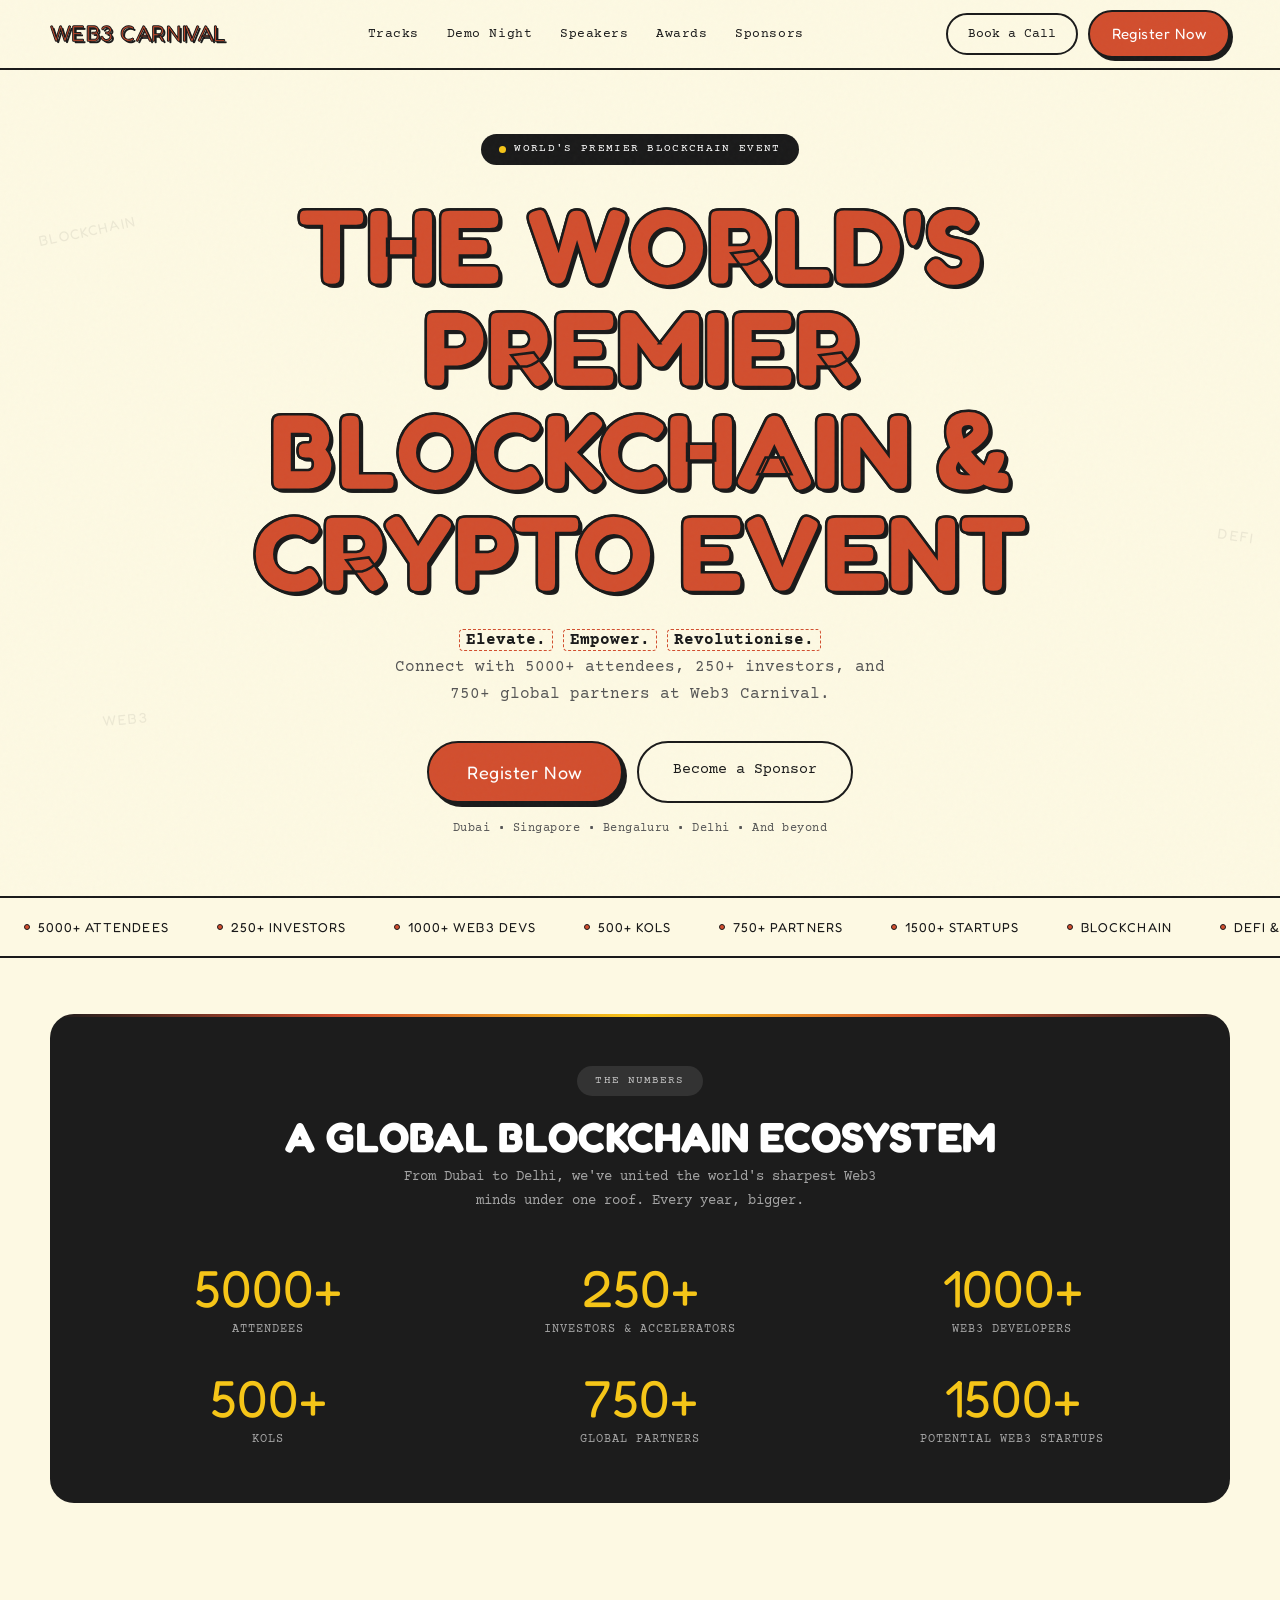
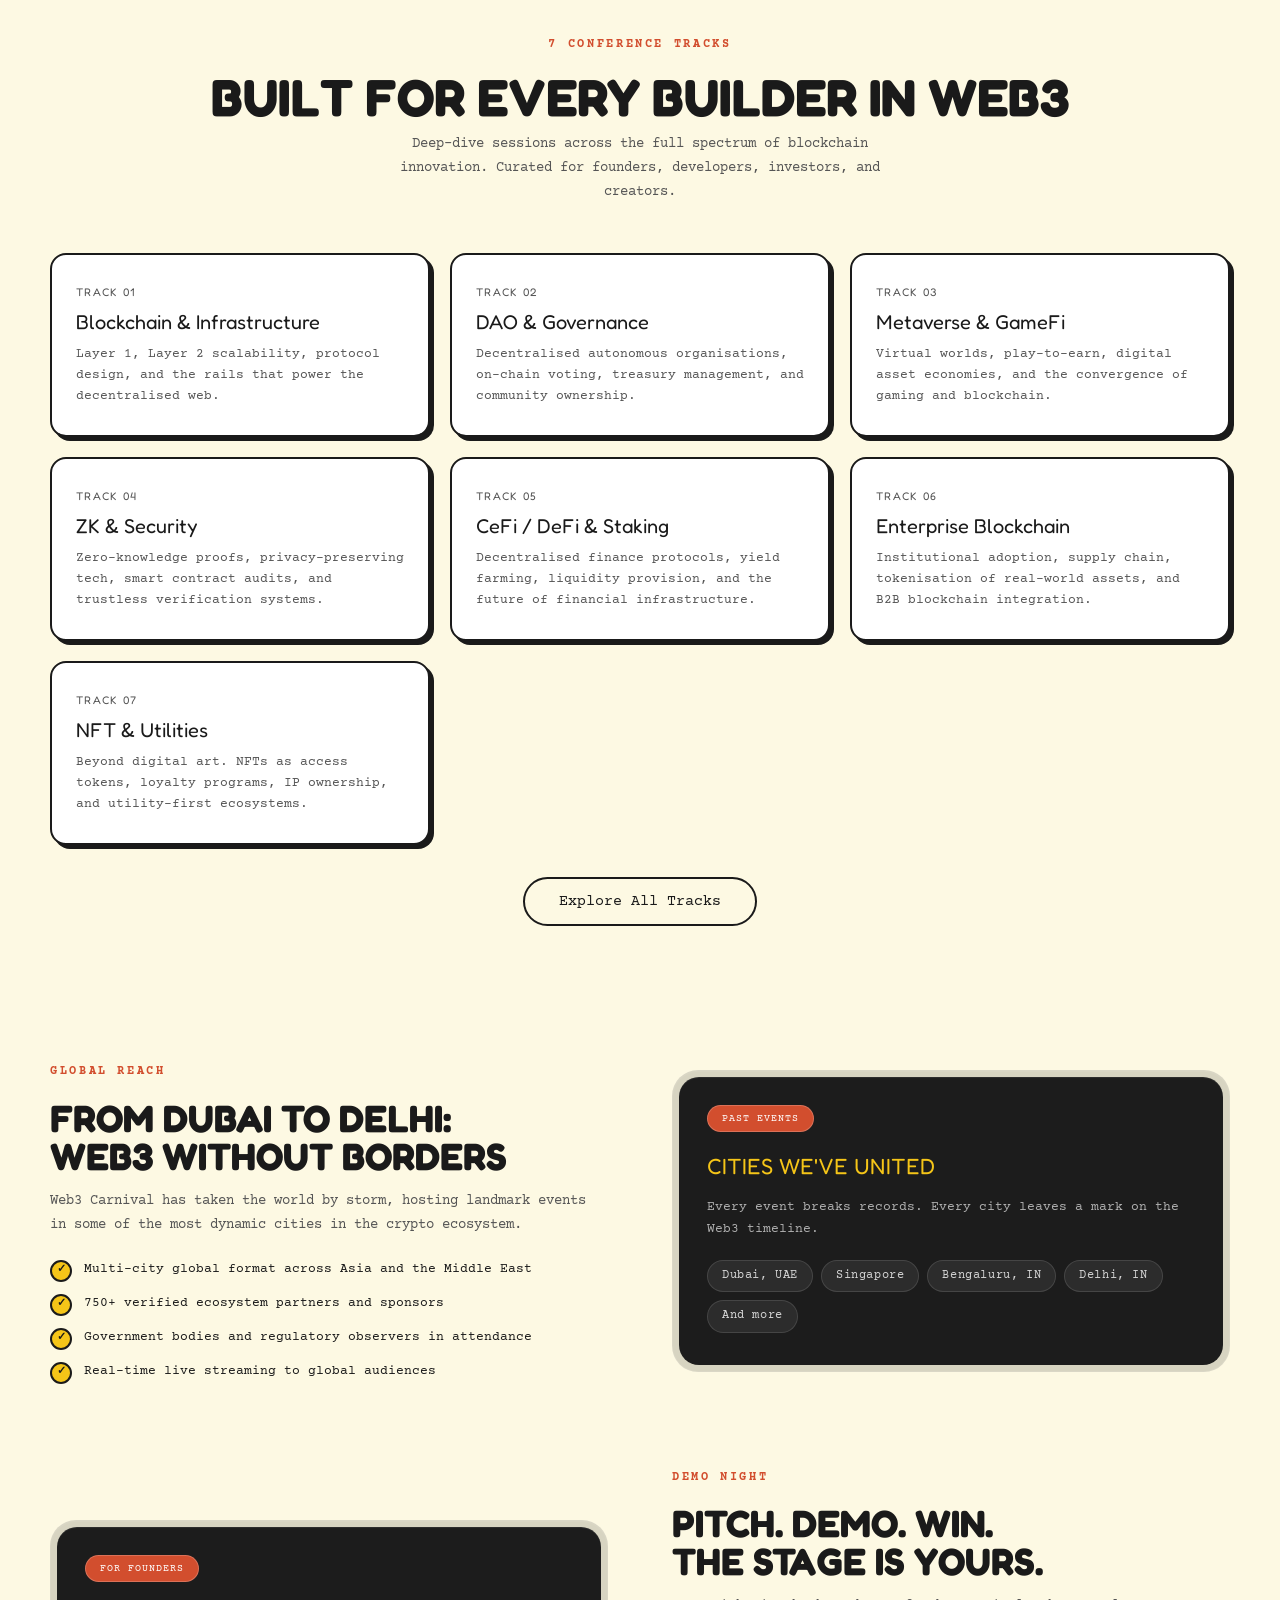
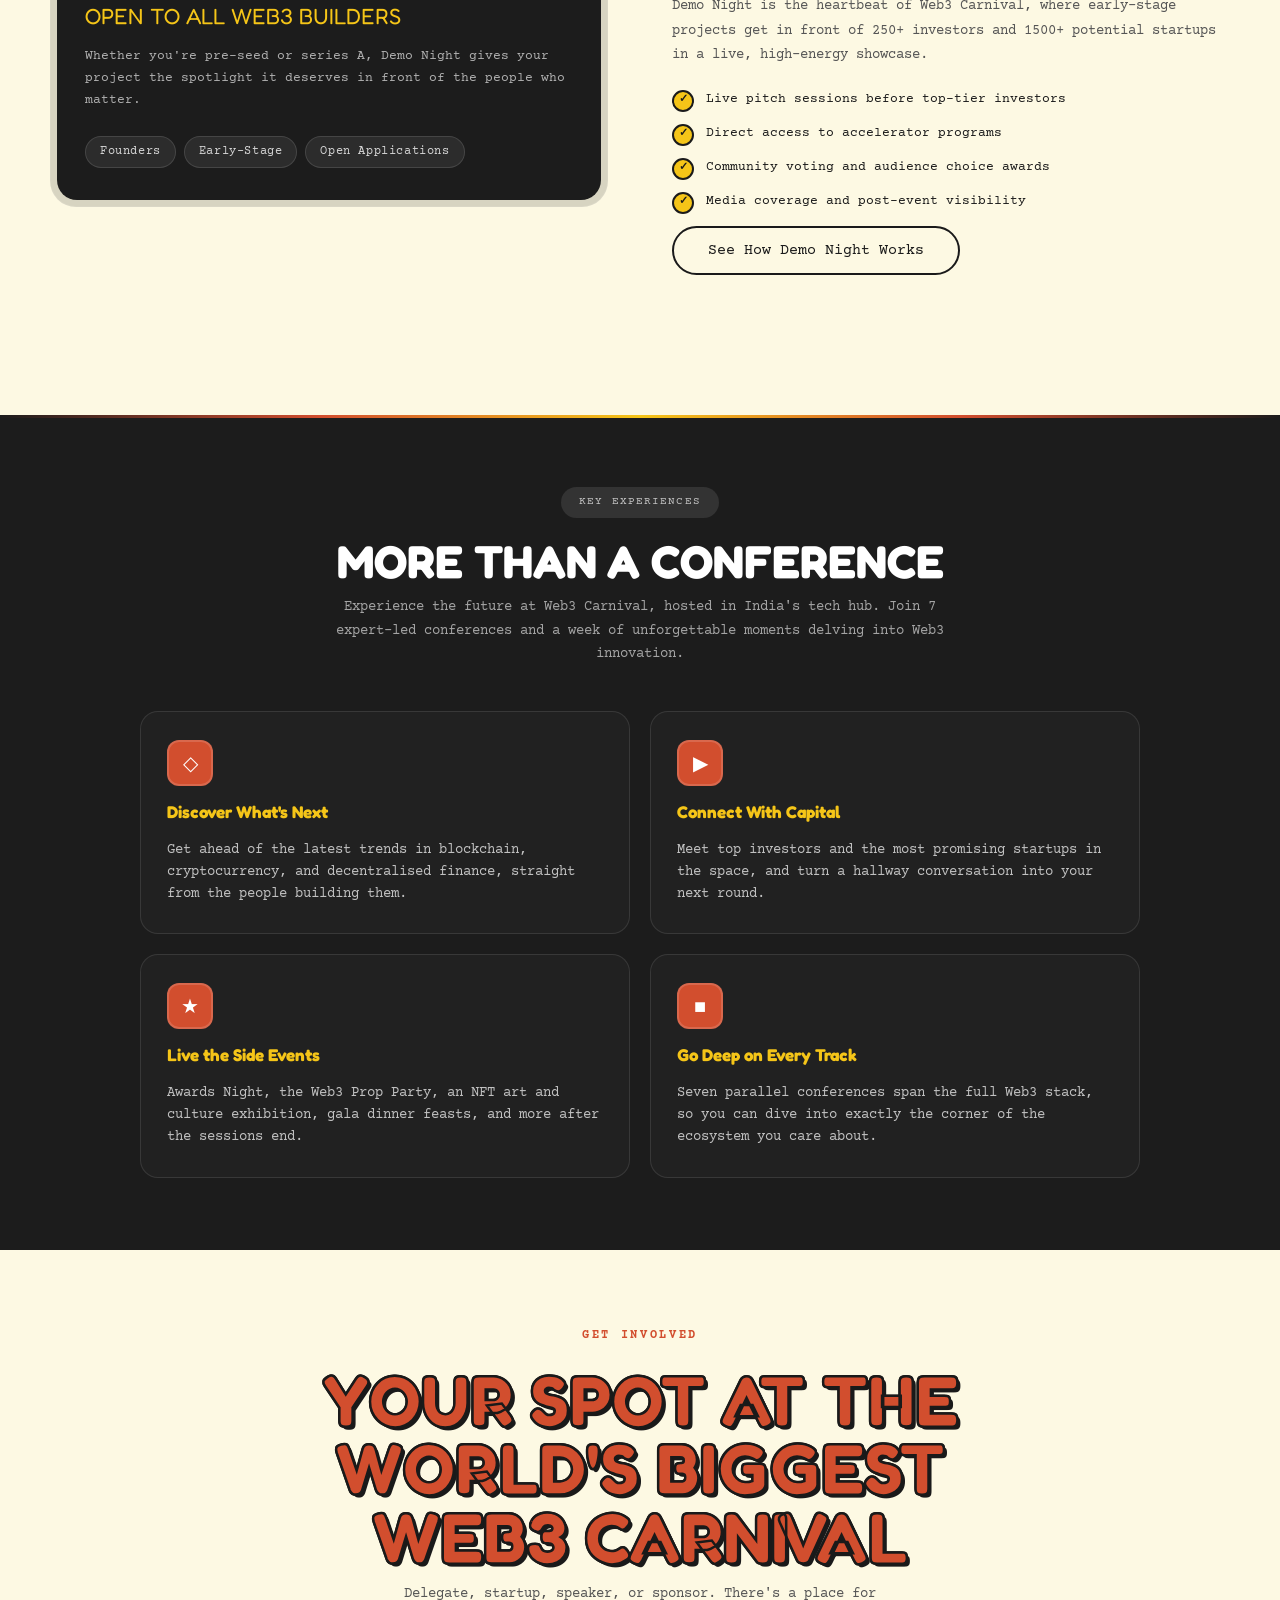
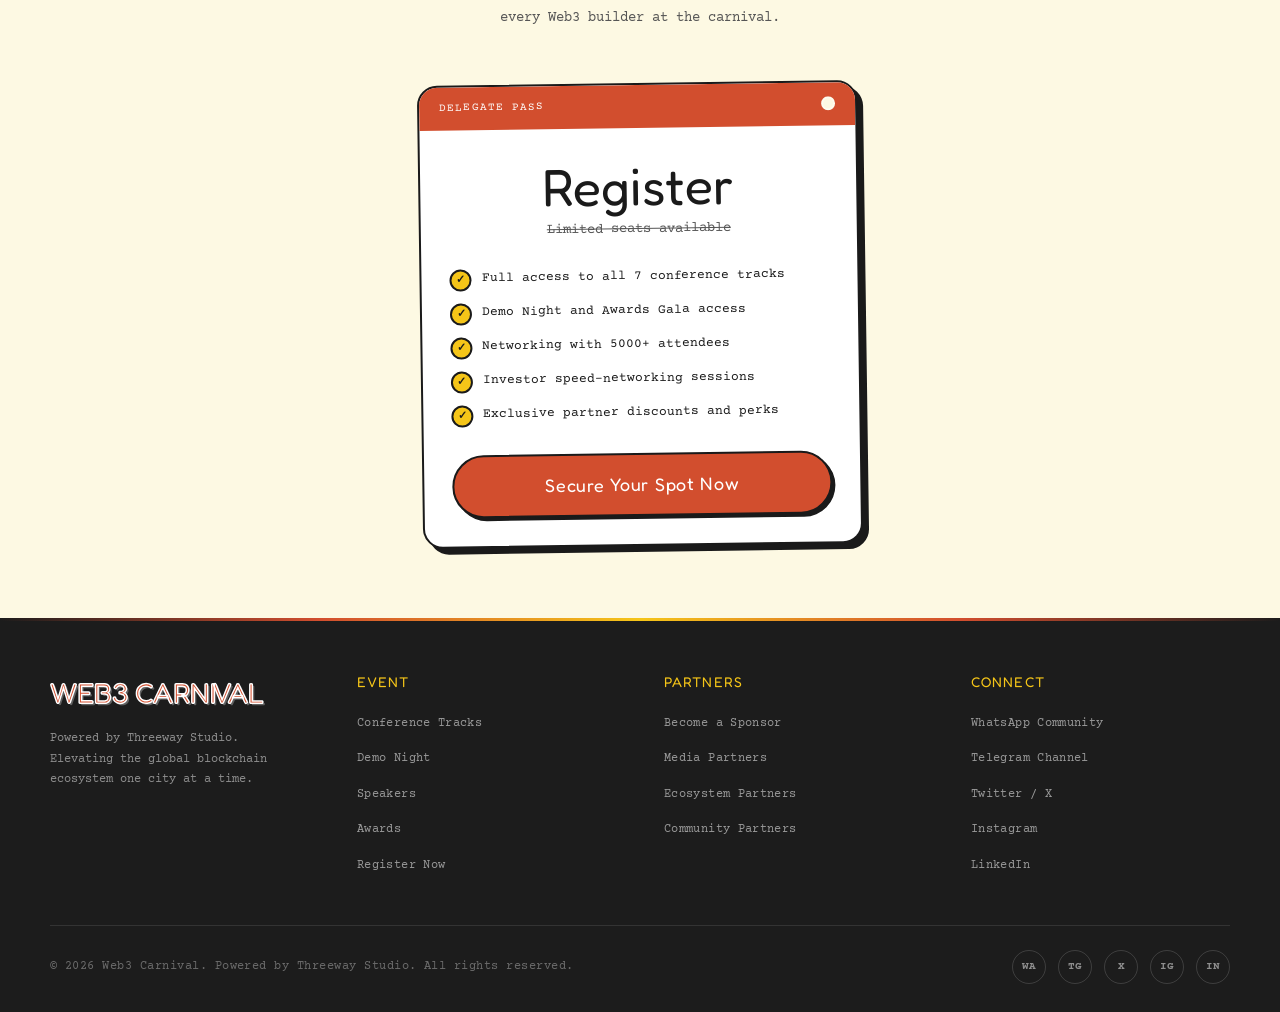
==== commit f2f5bd70: "Add files via upload" ====
--- a/index.html
+++ b/index.html
@@ -9,7 +9,7 @@
 <link rel="preconnect" href="https://fonts.googleapis.com">
 <link rel="preconnect" href="https://fonts.gstatic.com" crossorigin>
 <link href="https://fonts.googleapis.com/css2?family=Fredoka+One&family=Courier+Prime:ital,wght@0,400;0,700;1,400&family=DM+Sans:opsz,wght@9..40,400;9..40,500;9..40,600&display=swap" rel="stylesheet">
-<link rel="stylesheet" href="styles.css?v=1">
+<link rel="stylesheet" href="styles.css?v=2">
 </head>
 <body>
 
@@ -139,43 +139,36 @@
       <div class="track-number">Track 01</div>
       <div class="track-name">Blockchain &amp; Infrastructure</div>
       <div class="track-desc">Layer 1, Layer 2 scalability, protocol design, and the rails that power the decentralised web.</div>
-      <span class="track-tag">Core Protocol</span>
     </div>
     <div class="track-card reveal" style="transition-delay:0.07s">
       <div class="track-number">Track 02</div>
       <div class="track-name">DAO &amp; Governance</div>
       <div class="track-desc">Decentralised autonomous organisations, on-chain voting, treasury management, and community ownership.</div>
-      <span class="track-tag">Governance</span>
     </div>
     <div class="track-card reveal" style="transition-delay:0.14s">
       <div class="track-number">Track 03</div>
       <div class="track-name">Metaverse &amp; GameFi</div>
       <div class="track-desc">Virtual worlds, play-to-earn, digital asset economies, and the convergence of gaming and blockchain.</div>
-      <span class="track-tag">Gaming</span>
     </div>
     <div class="track-card reveal" style="transition-delay:0.21s">
       <div class="track-number">Track 04</div>
       <div class="track-name">ZK &amp; Security</div>
       <div class="track-desc">Zero-knowledge proofs, privacy-preserving tech, smart contract audits, and trustless verification systems.</div>
-      <span class="track-tag">Privacy Tech</span>
     </div>
     <div class="track-card reveal" style="transition-delay:0.28s">
       <div class="track-number">Track 05</div>
       <div class="track-name">CeFi / DeFi &amp; Staking</div>
       <div class="track-desc">Decentralised finance protocols, yield farming, liquidity provision, and the future of financial infrastructure.</div>
-      <span class="track-tag">Finance</span>
     </div>
     <div class="track-card reveal" style="transition-delay:0.35s">
       <div class="track-number">Track 06</div>
       <div class="track-name">Enterprise Blockchain</div>
       <div class="track-desc">Institutional adoption, supply chain, tokenisation of real-world assets, and B2B blockchain integration.</div>
-      <span class="track-tag">Enterprise</span>
     </div>
     <div class="track-card reveal" style="transition-delay:0.42s">
       <div class="track-number">Track 07</div>
       <div class="track-name">NFT &amp; Utilities</div>
       <div class="track-desc">Beyond digital art. NFTs as access tokens, loyalty programs, IP ownership, and utility-first ecosystems.</div>
-      <span class="track-tag">NFT</span>
     </div>
   </div>
   <div style="text-align:center;margin-top:44px;">
@@ -353,6 +346,6 @@
   </div>
 </footer>
 
-<script src="script.js?v=1"></script>
+<script src="script.js?v=2"></script>
 </body>
 </html>
--- a/styles.css
+++ b/styles.css
@@ -1,6 +1,6 @@
 :root {
   --cream: #FDF9E3;
-  --orange: #E8542F;
+  --orange: #D24E2E;
   --yellow: #F5C518;
   --dark: #1A1A1A;
   --dark-panel: #1C1C1C;
@@ -462,17 +462,18 @@
 }
 
 .section-label-light {
-  display: inline-flex;
+  display: inline-block;
   background: transparent;
-  color: var(--dark);
-  font-family: 'Courier Prime', monospace;
-  font-size: 11px;
-  letter-spacing: 0.1em;
-  padding: 5px 16px;
-  border-radius: 100px;
-  text-transform: uppercase;
-  border: 2px solid var(--dark);
-  margin-bottom: 20px;
+  color: var(--orange);
+  font-family: 'Courier Prime', monospace;
+  font-weight: 700;
+  font-size: 12px;
+  letter-spacing: 0.22em;
+  padding: 0;
+  border: none;
+  border-radius: 0;
+  text-transform: uppercase;
+  margin-bottom: 16px;
 }
 
 .stats-section {
